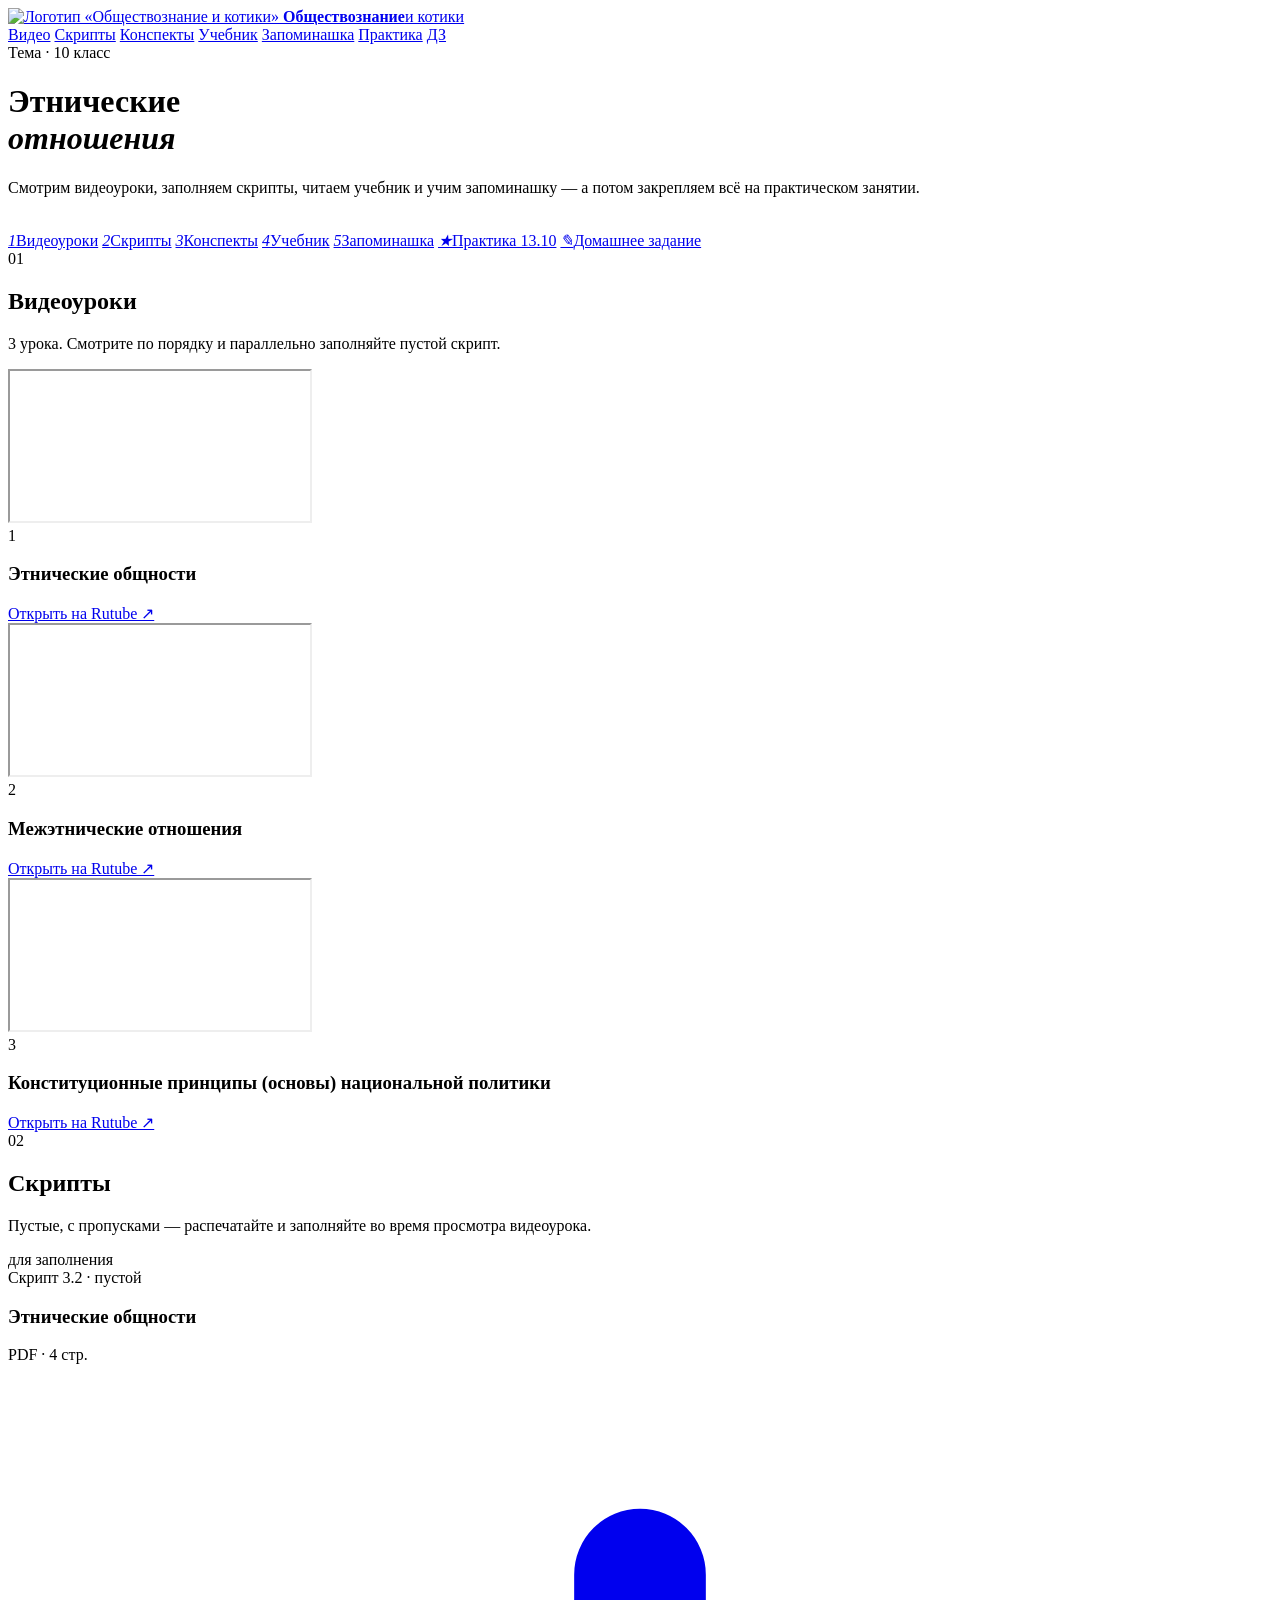
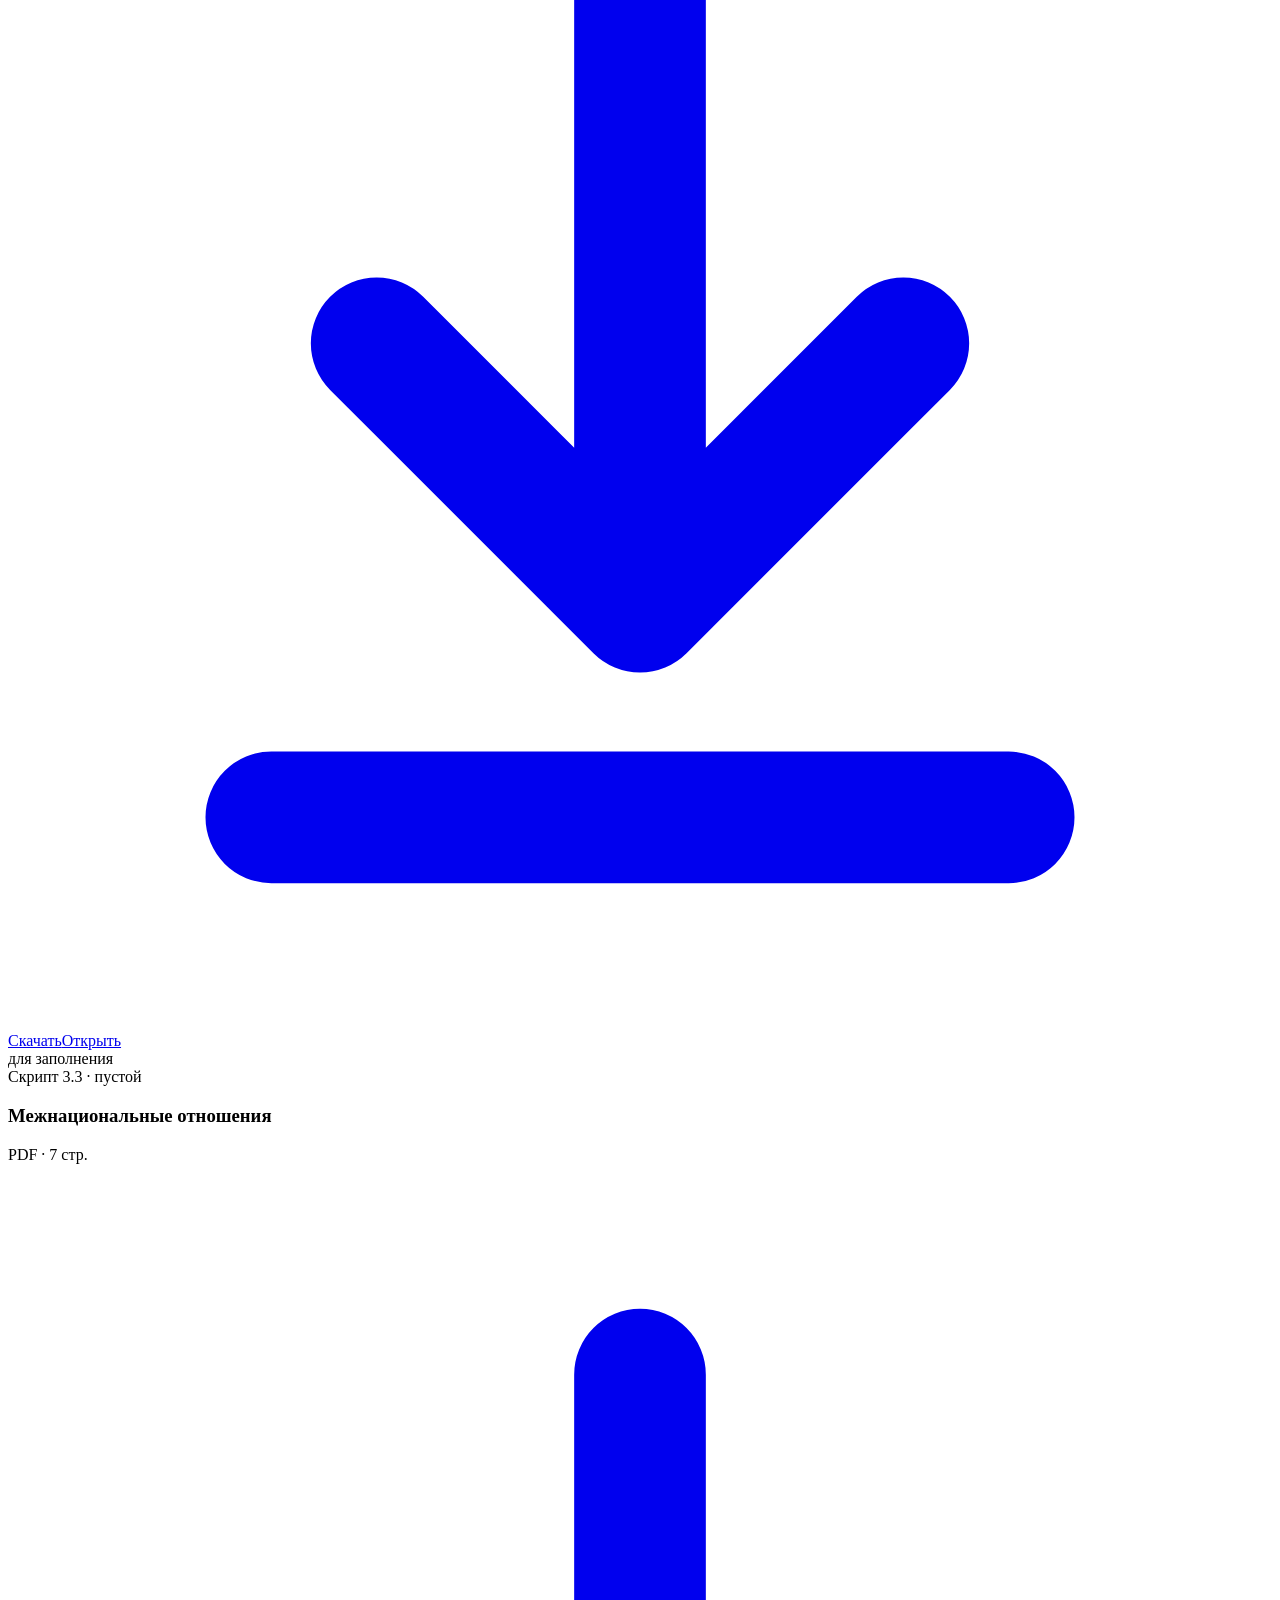
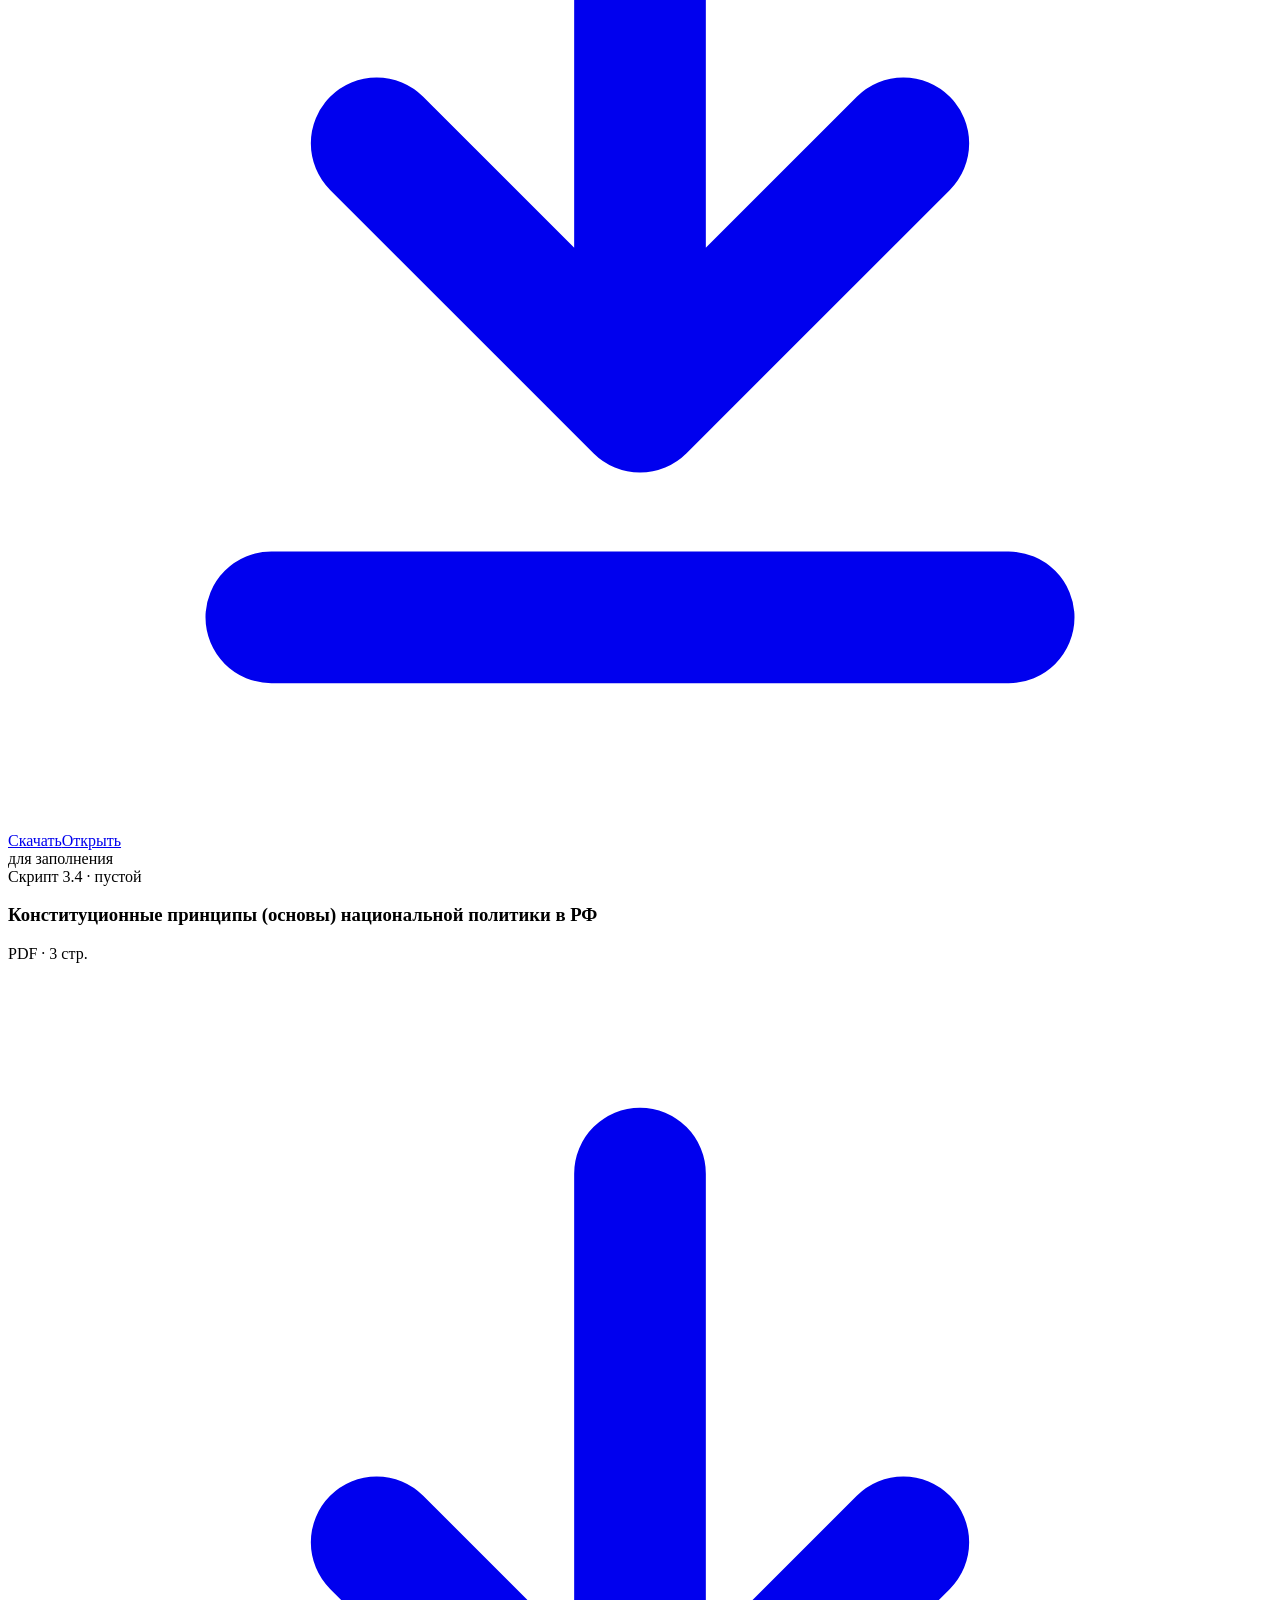
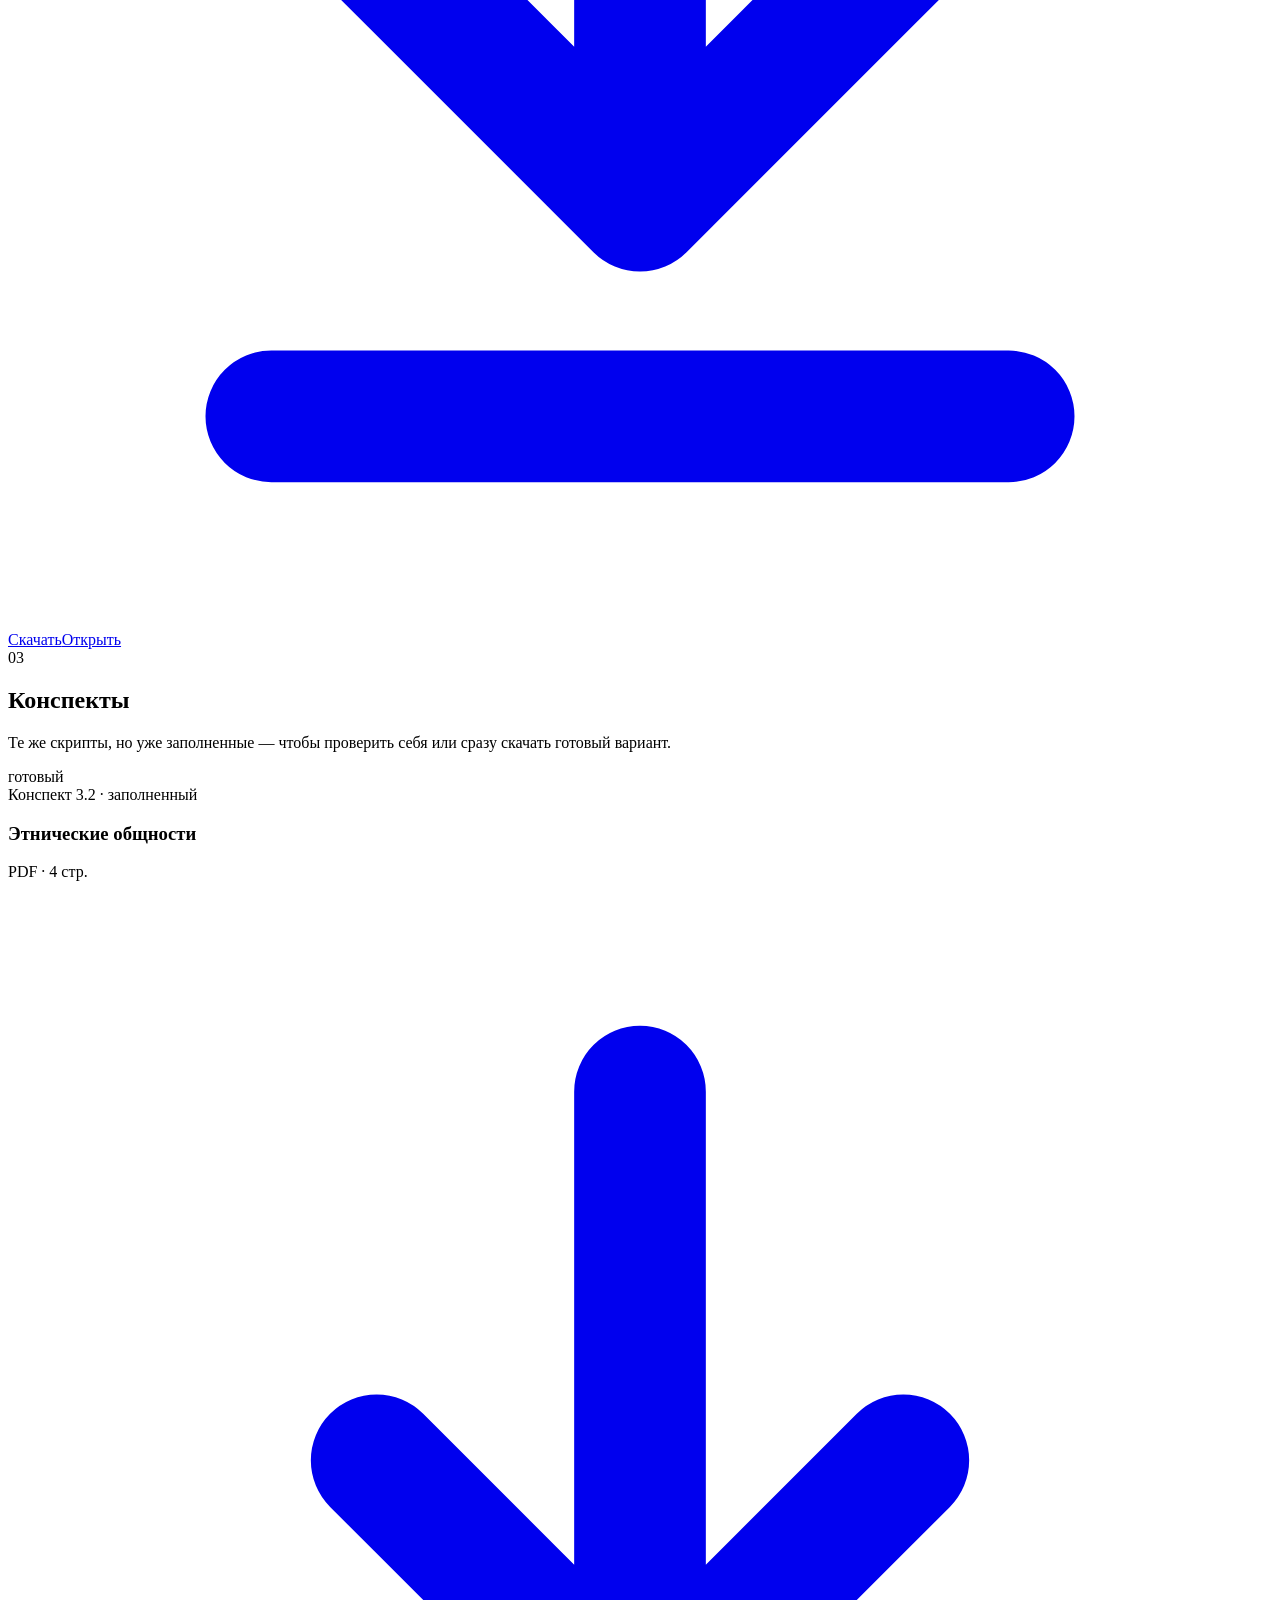
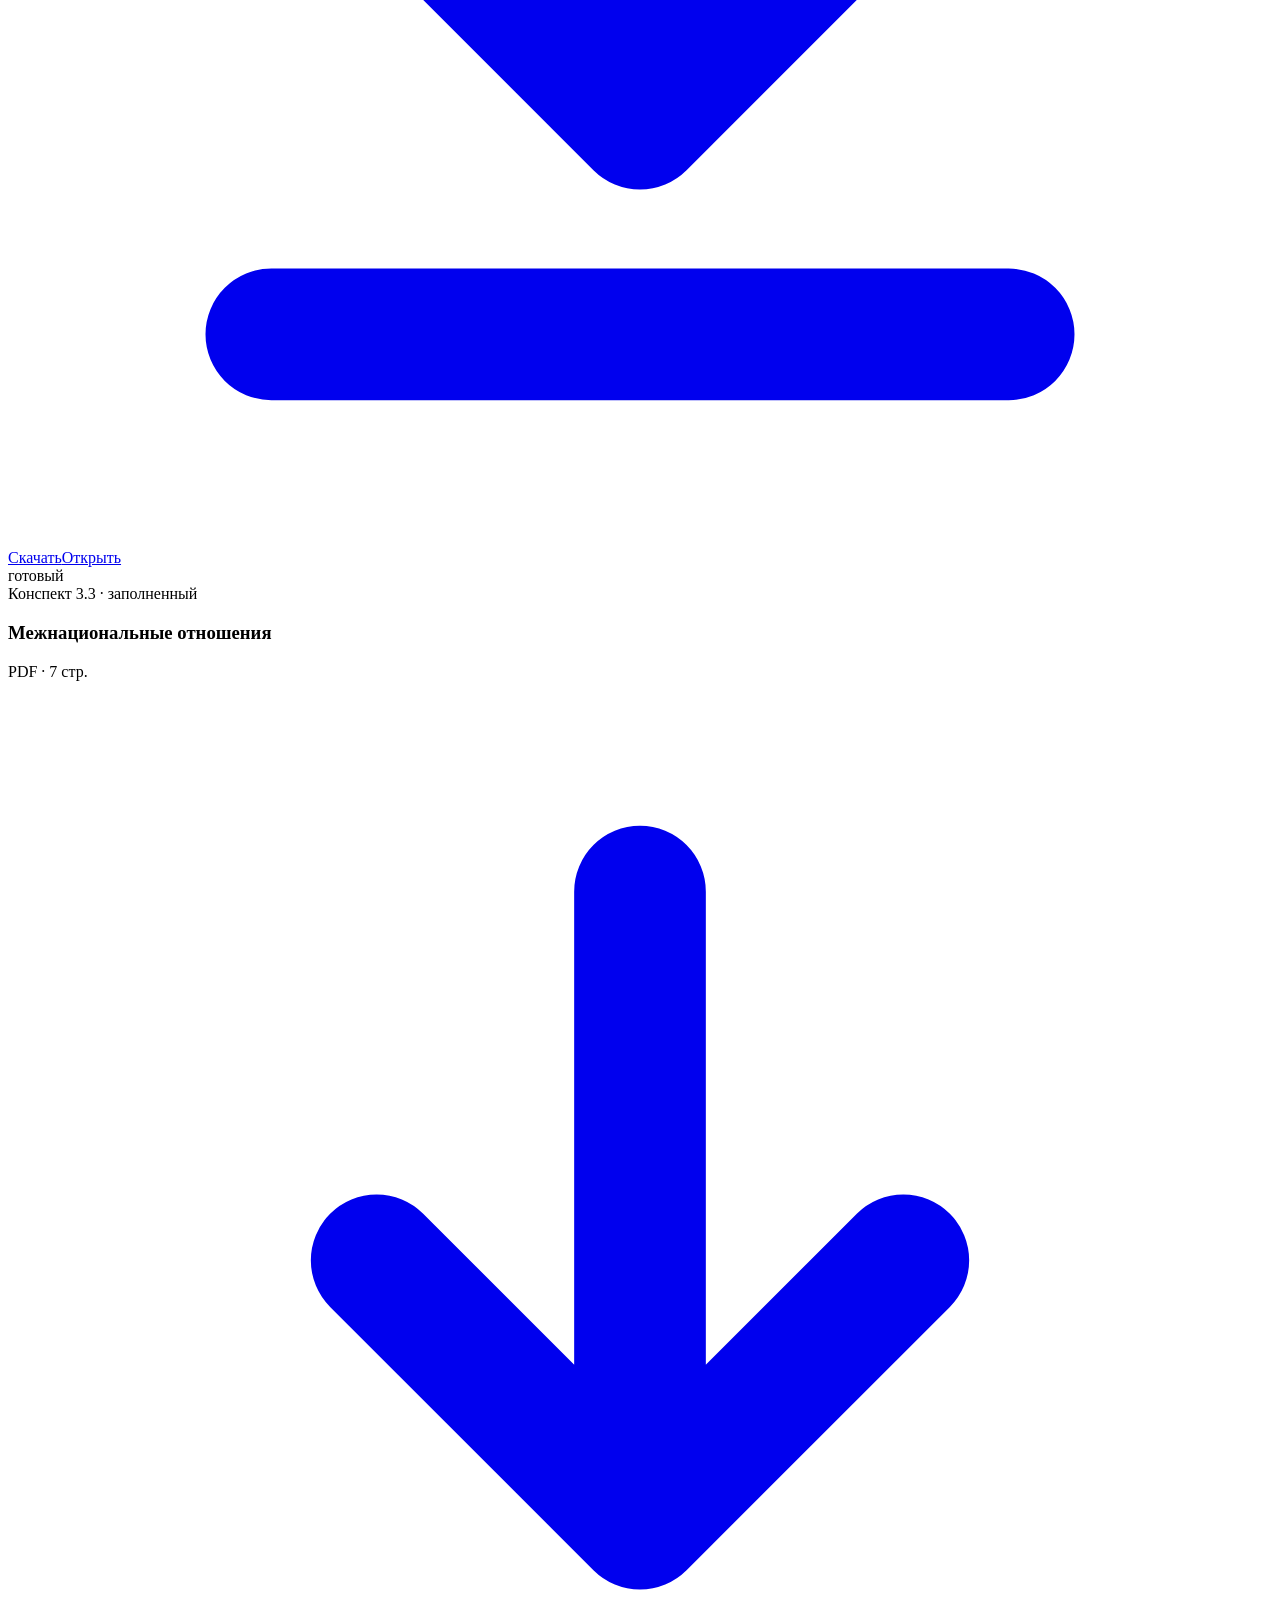
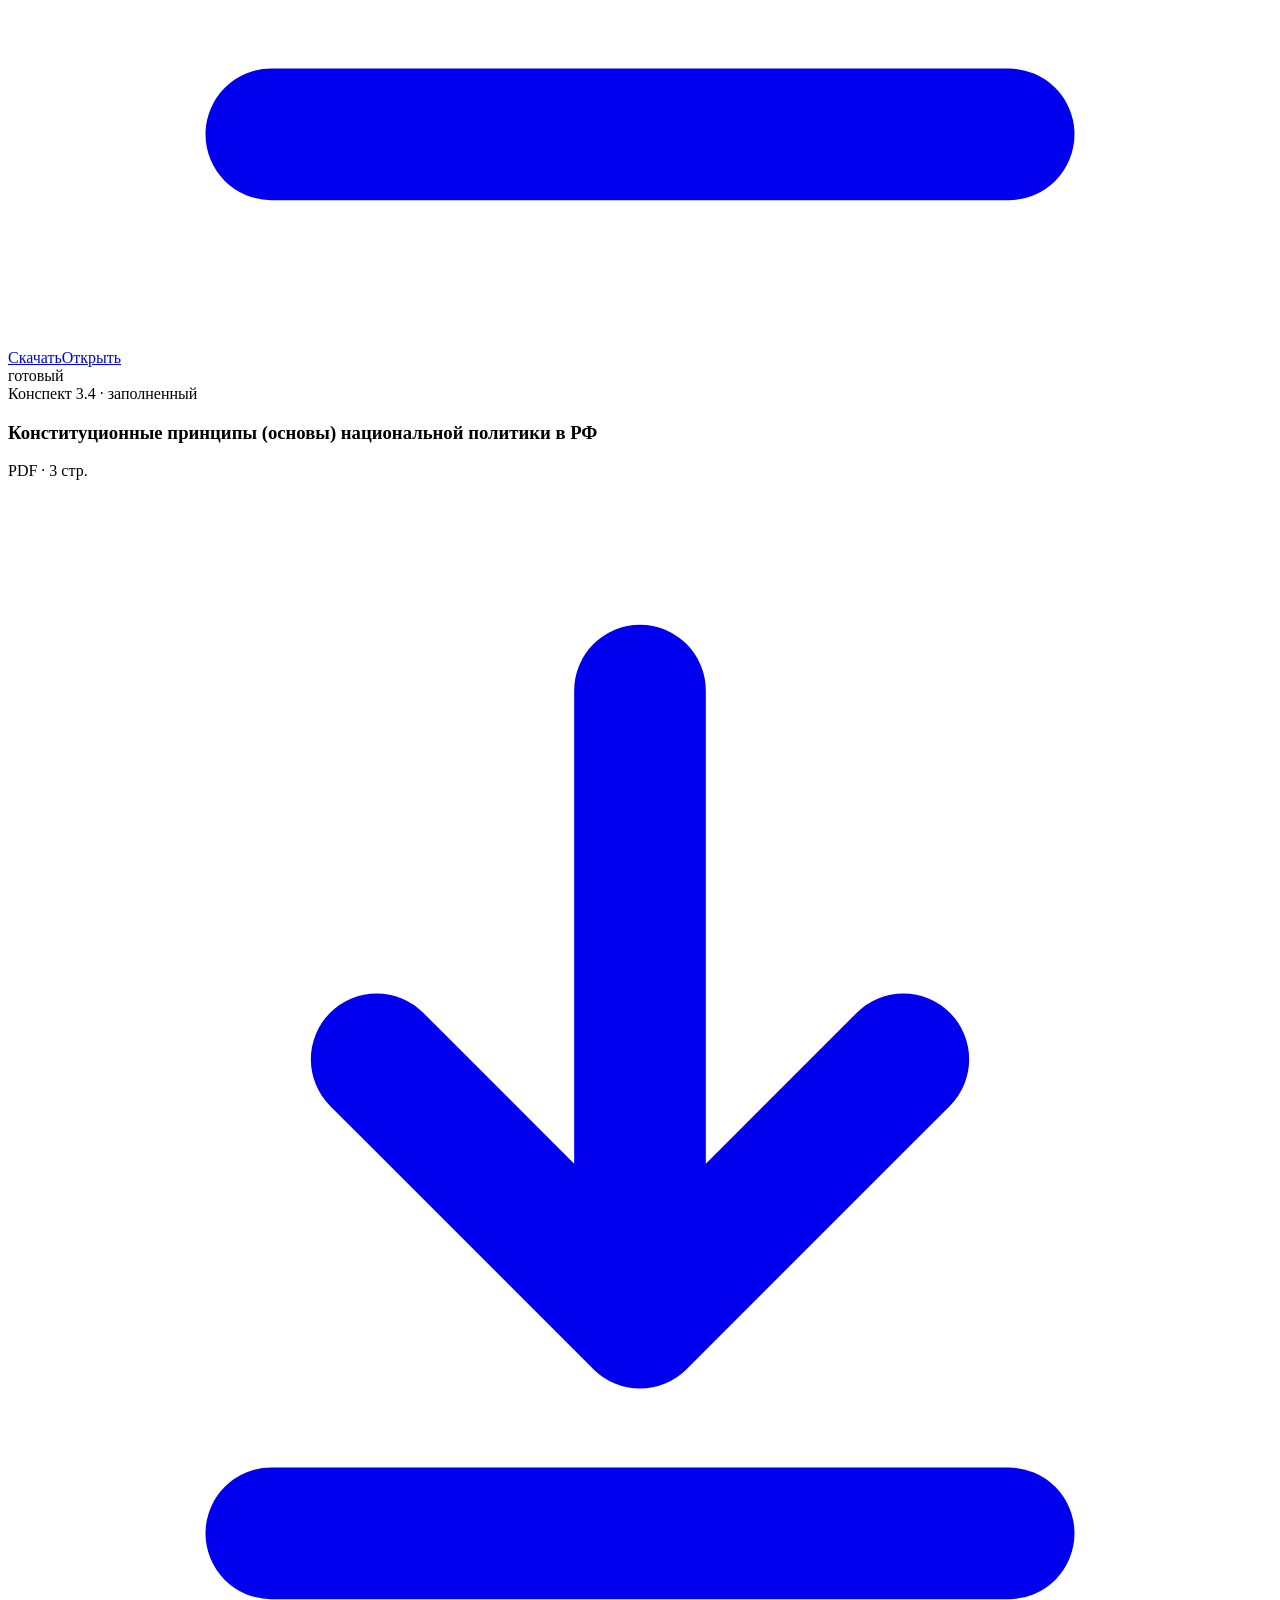
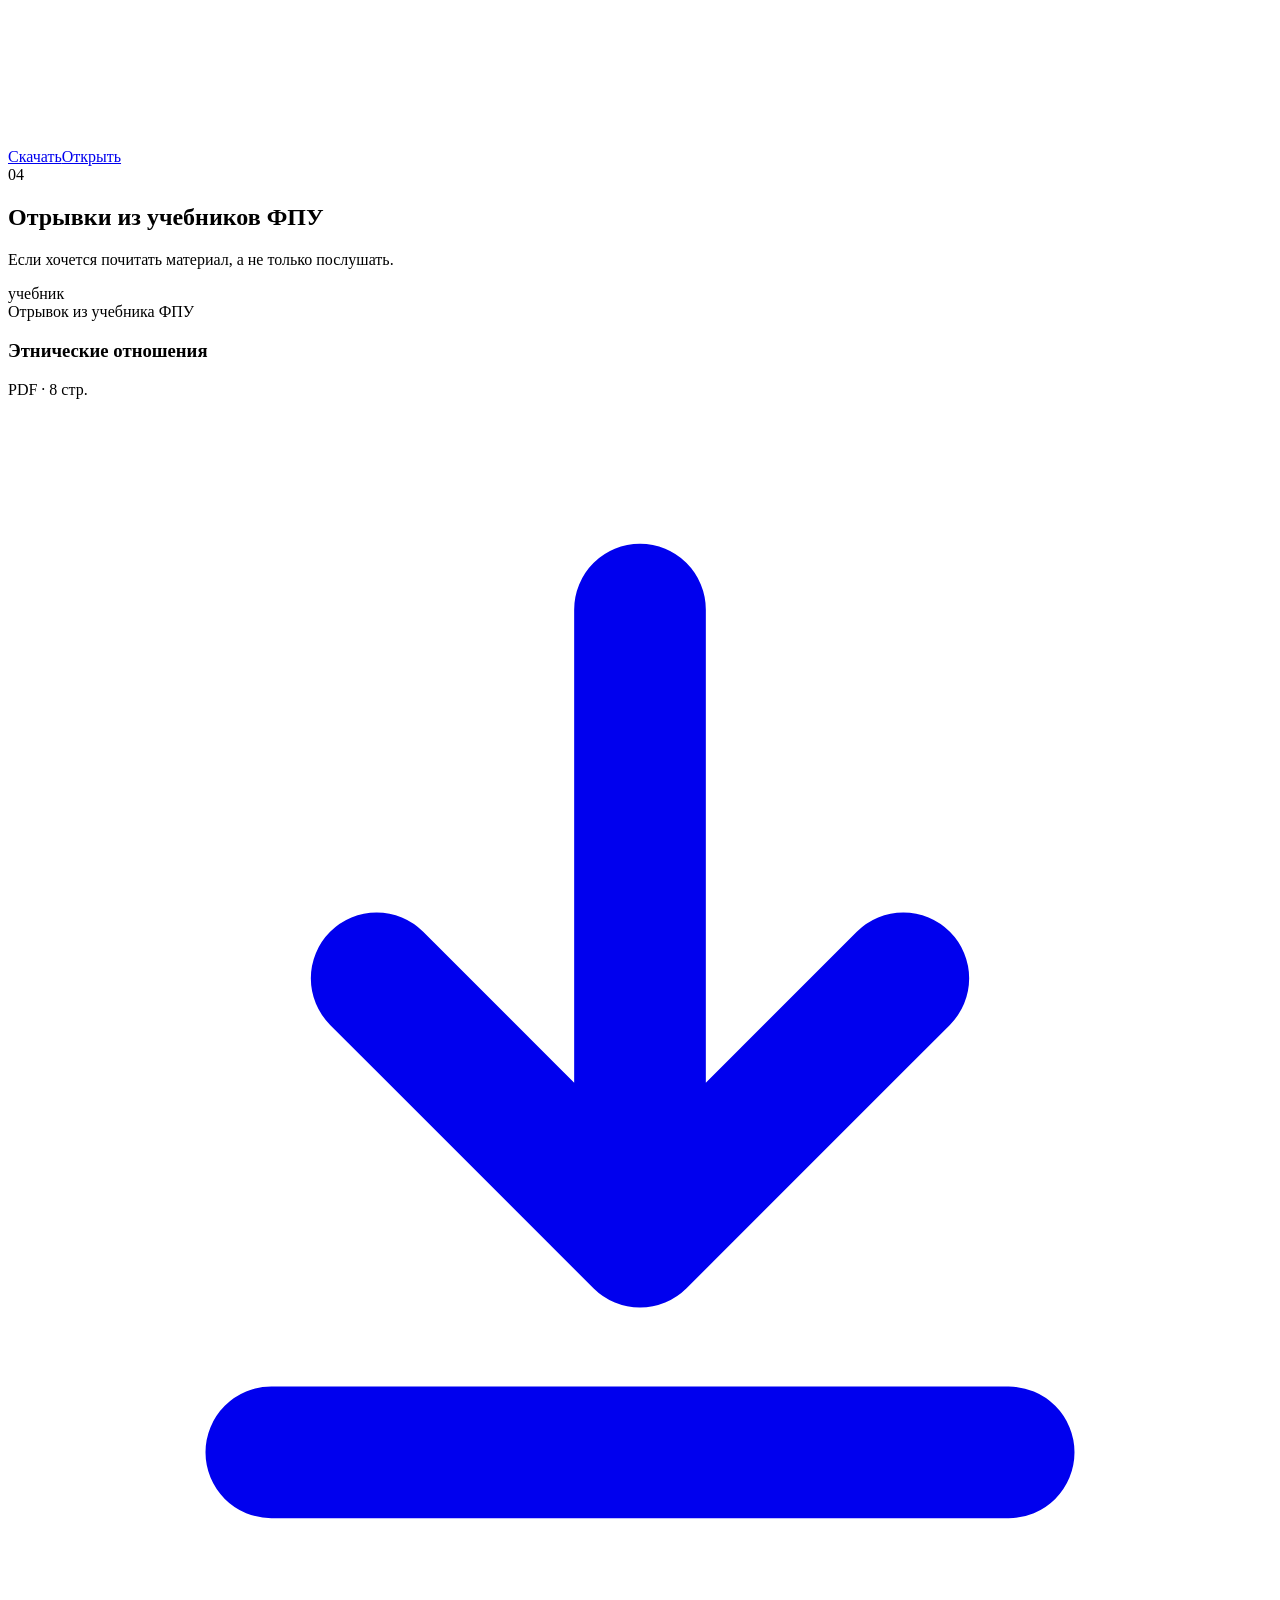
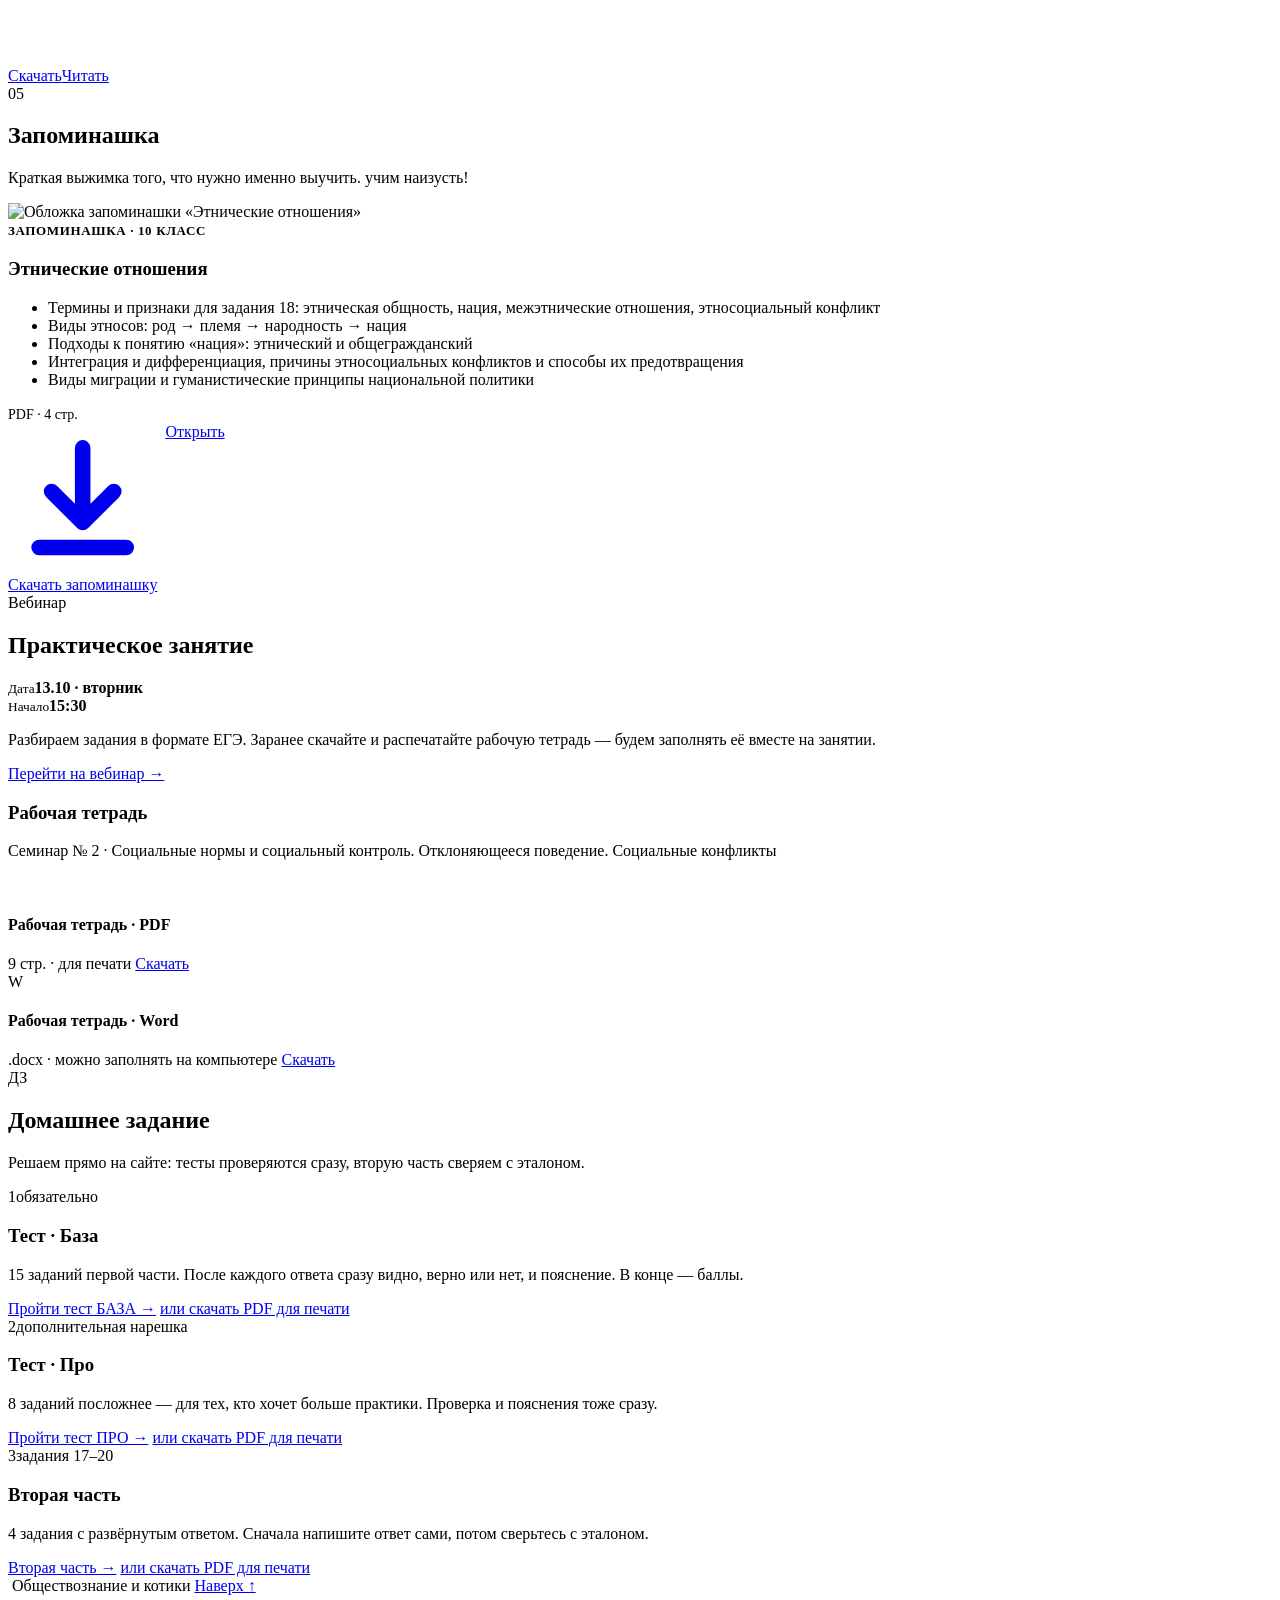
==== index.html @ ddd62b65 "Add files via upload" ====
<!doctype html>
<html lang="ru">
<head>
<meta charset="utf-8">
<meta name="viewport" content="width=device-width, initial-scale=1">
<title>Этнические отношения · Обществознание и котики</title>
<meta name="description" content="Тема «Этнические отношения»: видеоуроки, скрипты, конспекты, учебник, запоминашка и практическое занятие.">
<link rel="icon" href="img/logo.png">
<link rel="preconnect" href="https://fonts.googleapis.com">
<link rel="preconnect" href="https://fonts.gstatic.com" crossorigin>
<link href="https://fonts.googleapis.com/css2?family=Rubik:wght@400;500;600;700;800;900&family=Caveat:wght@700&display=swap" rel="stylesheet">
<link rel="stylesheet" href="assets/style.css">
</head>
<body>

<header class="top">
  <div class="wrap">
    <a class="brand" href="#">
      <img src="img/logo.png" alt="Логотип «Обществознание и котики»">
      <span><b>Обществознание</b>и котики</span>
    </a>
    <nav class="nav" aria-label="Разделы">
      <a href="#videos">Видео</a>
      <a href="#scripts">Скрипты</a>
      <a href="#notes">Конспекты</a>
      <a href="#textbook">Учебник</a>
      <a href="#memo">Запоминашка</a>
      <a href="#practice">Практика</a>
      <a class="cta" href="#homework">ДЗ</a>
    </nav>
  </div>
</header>

<main class="wrap">

  <div class="hero">
    <span class="chip">Тема · 10 класс</span>
    <h1>Этнические<br><em>отношения</em></h1>
    <p>Смотрим видеоуроки, заполняем скрипты, читаем учебник и учим запоминашку — а потом закрепляем всё на практическом занятии.</p>
    <img class="cat" src="img/logo.png" alt="">
    <div class="jumps">
      <a href="#videos"><i>1</i>Видеоуроки</a>
      <a href="#scripts"><i>2</i>Скрипты</a>
      <a href="#notes"><i>3</i>Конспекты</a>
      <a href="#textbook"><i>4</i>Учебник</a>
      <a href="#memo"><i>5</i>Запоминашка</a>
      <a class="live" href="#practice"><i>★</i>Практика 13.10</a>
      <a href="#homework"><i>✎</i>Домашнее задание</a>
    </div>
  </div>

  <!-- 01 ВИДЕОУРОКИ -->
  <section id="videos">
    <div class="sec-head">
      <span class="num">01</span>
      <h2>Видеоуроки</h2>
      <p>3 урока. Смотрите по порядку и параллельно заполняйте пустой скрипт.</p>
    </div>
    <div class="grid">
      <article class="card video">
        <div class="player">
          <iframe src="https://rutube.ru/play/embed/f52a6d58958f59474cab6b2e798f62a6/?p=yWPK9huZ2S9Gw_LNaaRs1Q" title="Этнические общности" loading="lazy" allow="clipboard-write; autoplay" allowfullscreen></iframe>
        </div>
        <div class="body">
          <span class="n">1</span>
          <div>
            <h3>Этнические общности</h3>
            <a class="ext" href="https://rutube.ru/video/private/f52a6d58958f59474cab6b2e798f62a6/?p=yWPK9huZ2S9Gw_LNaaRs1Q" target="_blank" rel="noopener">Открыть на Rutube ↗</a>
          </div>
        </div>
      </article>
      <article class="card video">
        <div class="player">
          <iframe src="https://rutube.ru/play/embed/070c834eaa0ff242e146abf1713eb611/?p=9bv-U20C0e6OkLMi1QHYNQ" title="Межэтнические отношения" loading="lazy" allow="clipboard-write; autoplay" allowfullscreen></iframe>
        </div>
        <div class="body">
          <span class="n">2</span>
          <div>
            <h3>Межэтнические отношения</h3>
            <a class="ext" href="https://rutube.ru/video/private/070c834eaa0ff242e146abf1713eb611/?p=9bv-U20C0e6OkLMi1QHYNQ" target="_blank" rel="noopener">Открыть на Rutube ↗</a>
          </div>
        </div>
      </article>
      <article class="card video">
        <div class="player">
          <iframe src="https://rutube.ru/play/embed/d3755c7359fd59cd0e2e1d31d7011943/?p=POK4lbGp8E6lC4G3jId0kQ" title="Конституционные принципы (основы)" loading="lazy" allow="clipboard-write; autoplay" allowfullscreen></iframe>
        </div>
        <div class="body">
          <span class="n">3</span>
          <div>
            <h3>Конституционные принципы (основы) национальной политики</h3>
            <a class="ext" href="https://rutube.ru/video/private/d3755c7359fd59cd0e2e1d31d7011943/?p=POK4lbGp8E6lC4G3jId0kQ" target="_blank" rel="noopener">Открыть на Rutube ↗</a>
          </div>
        </div>
      </article>
    </div>
  </section>

  <!-- 02 СКРИПТЫ (ПУСТЫЕ) -->
  <section id="scripts">
    <div class="sec-head">
      <span class="num">02</span>
      <h2>Скрипты</h2>
      <p>Пустые, с пропусками — распечатайте и заполняйте во время просмотра видеоурока.</p>
    </div>
    <div class="grid">
      <article class="card file">
        <div class="cover"><img src="img/cover-skript-3-2-etnicheskie-obshchnosti.jpg" alt="" loading="lazy"><span class="tag">для заполнения</span></div>
        <div class="body">
          <span class="kicker">Скрипт 3.2 · пустой</span>
          <h3>Этнические общности</h3>
          <span class="meta">PDF · 4 стр.</span>
          <div class="actions"><a class="btn" href="materials/skript-3-2-etnicheskie-obshchnosti.pdf" download><svg viewBox="0 0 24 24" fill="none" stroke="currentColor" stroke-width="2.5" stroke-linecap="round" stroke-linejoin="round"><path d="M12 4v12m0 0l-5-5m5 5l5-5M5 20h14"/></svg>Скачать</a><a class="btn ghost" href="materials/skript-3-2-etnicheskie-obshchnosti.pdf" target="_blank" rel="noopener">Открыть</a></div>
        </div>
      </article>
      <article class="card file">
        <div class="cover"><img src="img/cover-skript-3-3-mezhnacionalnye-otnosheniya.jpg" alt="" loading="lazy"><span class="tag">для заполнения</span></div>
        <div class="body">
          <span class="kicker">Скрипт 3.3 · пустой</span>
          <h3>Межнациональные отношения</h3>
          <span class="meta">PDF · 7 стр.</span>
          <div class="actions"><a class="btn" href="materials/skript-3-3-mezhnacionalnye-otnosheniya.pdf" download><svg viewBox="0 0 24 24" fill="none" stroke="currentColor" stroke-width="2.5" stroke-linecap="round" stroke-linejoin="round"><path d="M12 4v12m0 0l-5-5m5 5l5-5M5 20h14"/></svg>Скачать</a><a class="btn ghost" href="materials/skript-3-3-mezhnacionalnye-otnosheniya.pdf" target="_blank" rel="noopener">Открыть</a></div>
        </div>
      </article>
      <article class="card file">
        <div class="cover"><img src="img/cover-skript-3-4-nacionalnaya-politika.jpg" alt="" loading="lazy"><span class="tag">для заполнения</span></div>
        <div class="body">
          <span class="kicker">Скрипт 3.4 · пустой</span>
          <h3>Конституционные принципы (основы) национальной политики в РФ</h3>
          <span class="meta">PDF · 3 стр.</span>
          <div class="actions"><a class="btn" href="materials/skript-3-4-nacionalnaya-politika.pdf" download><svg viewBox="0 0 24 24" fill="none" stroke="currentColor" stroke-width="2.5" stroke-linecap="round" stroke-linejoin="round"><path d="M12 4v12m0 0l-5-5m5 5l5-5M5 20h14"/></svg>Скачать</a><a class="btn ghost" href="materials/skript-3-4-nacionalnaya-politika.pdf" target="_blank" rel="noopener">Открыть</a></div>
        </div>
      </article>
    </div>
  </section>

  <!-- 03 КОНСПЕКТЫ (ЗАПОЛНЕННЫЕ) -->
  <section id="notes">
    <div class="sec-head">
      <span class="num">03</span>
      <h2>Конспекты</h2>
      <p>Те же скрипты, но уже заполненные — чтобы проверить себя или сразу скачать готовый вариант.</p>
    </div>
    <div class="grid">
      <article class="card file">
        <div class="cover"><img src="img/cover-skript-3-2-etnicheskie-obshchnosti.jpg" alt="" loading="lazy"><span class="tag blue">готовый</span></div>
        <div class="body">
          <span class="kicker">Конспект 3.2 · заполненный</span>
          <h3>Этнические общности</h3>
          <span class="meta">PDF · 4 стр.</span>
          <div class="actions"><a class="btn" href="materials/konspekt-3-2-etnicheskie-obshchnosti.pdf" download><svg viewBox="0 0 24 24" fill="none" stroke="currentColor" stroke-width="2.5" stroke-linecap="round" stroke-linejoin="round"><path d="M12 4v12m0 0l-5-5m5 5l5-5M5 20h14"/></svg>Скачать</a><a class="btn ghost" href="materials/konspekt-3-2-etnicheskie-obshchnosti.pdf" target="_blank" rel="noopener">Открыть</a></div>
        </div>
      </article>
      <article class="card file">
        <div class="cover"><img src="img/cover-skript-3-3-mezhnacionalnye-otnosheniya.jpg" alt="" loading="lazy"><span class="tag blue">готовый</span></div>
        <div class="body">
          <span class="kicker">Конспект 3.3 · заполненный</span>
          <h3>Межнациональные отношения</h3>
          <span class="meta">PDF · 7 стр.</span>
          <div class="actions"><a class="btn" href="materials/konspekt-3-3-mezhnacionalnye-otnosheniya.pdf" download><svg viewBox="0 0 24 24" fill="none" stroke="currentColor" stroke-width="2.5" stroke-linecap="round" stroke-linejoin="round"><path d="M12 4v12m0 0l-5-5m5 5l5-5M5 20h14"/></svg>Скачать</a><a class="btn ghost" href="materials/konspekt-3-3-mezhnacionalnye-otnosheniya.pdf" target="_blank" rel="noopener">Открыть</a></div>
        </div>
      </article>
      <article class="card file">
        <div class="cover"><img src="img/cover-skript-3-4-nacionalnaya-politika.jpg" alt="" loading="lazy"><span class="tag blue">готовый</span></div>
        <div class="body">
          <span class="kicker">Конспект 3.4 · заполненный</span>
          <h3>Конституционные принципы (основы) национальной политики в РФ</h3>
          <span class="meta">PDF · 3 стр.</span>
          <div class="actions"><a class="btn" href="materials/konspekt-3-4-nacionalnaya-politika.pdf" download><svg viewBox="0 0 24 24" fill="none" stroke="currentColor" stroke-width="2.5" stroke-linecap="round" stroke-linejoin="round"><path d="M12 4v12m0 0l-5-5m5 5l5-5M5 20h14"/></svg>Скачать</a><a class="btn ghost" href="materials/konspekt-3-4-nacionalnaya-politika.pdf" target="_blank" rel="noopener">Открыть</a></div>
        </div>
      </article>
    </div>
  </section>

  <!-- 04 УЧЕБНИК ФПУ -->
  <section id="textbook">
    <div class="sec-head">
      <span class="num">04</span>
      <h2>Отрывки из учебников ФПУ</h2>
      <p>Если хочется почитать материал, а не только послушать.</p>
    </div>
    <div class="grid">
      <article class="card file">
        <div class="cover"><img src="img/cover-uchebnik-fpu-etnicheskie-otnosheniya.jpg" alt="" loading="lazy"><span class="tag blue">учебник</span></div>
        <div class="body">
          <span class="kicker">Отрывок из учебника ФПУ</span>
          <h3>Этнические отношения</h3>
          <span class="meta">PDF · 8 стр.</span>
          <div class="actions"><a class="btn" href="materials/uchebnik-fpu-etnicheskie-otnosheniya.pdf" download><svg viewBox="0 0 24 24" fill="none" stroke="currentColor" stroke-width="2.5" stroke-linecap="round" stroke-linejoin="round"><path d="M12 4v12m0 0l-5-5m5 5l5-5M5 20h14"/></svg>Скачать</a><a class="btn ghost" href="materials/uchebnik-fpu-etnicheskie-otnosheniya.pdf" target="_blank" rel="noopener">Читать</a></div>
        </div>
      </article>
    </div>
  </section>

  <!-- 05 ЗАПОМИНАШКА -->
  <section id="memo">
    <div class="sec-head">
      <span class="num">05</span>
      <h2>Запоминашка</h2>
      <p>Краткая выжимка того, что нужно именно выучить. <span class="hand">учим наизусть!</span></p>
    </div>
    <article class="memo">
      <div class="cover"><img src="img/cover-zapominashka-etnicheskie-otnosheniya.jpg" alt="Обложка запоминашки «Этнические отношения»" loading="lazy"></div>
      <div class="body">
        <span class="kicker" style="font-size:13px;font-weight:700;color:var(--blue);text-transform:uppercase;letter-spacing:.05em">Запоминашка · 10 класс</span>
        <h3>Этнические отношения</h3>
        <ul>
          <li>Термины и признаки для задания 18: этническая общность, нация, межэтнические отношения, этносоциальный конфликт</li>
          <li>Виды этносов: род → племя → народность → нация</li>
          <li>Подходы к понятию «нация»: этнический и общегражданский</li>
          <li>Интеграция и дифференциация, причины этносоциальных конфликтов и способы их предотвращения</li>
          <li>Виды миграции и гуманистические принципы национальной политики</li>
        </ul>
        <span class="meta" style="color:var(--muted);font-size:14px">PDF · 4 стр.</span>
        <div class="actions" style="display:flex;gap:8px;flex-wrap:wrap"><a class="btn pink" href="materials/zapominashka-etnicheskie-otnosheniya.pdf" download><svg viewBox="0 0 24 24" fill="none" stroke="currentColor" stroke-width="2.5" stroke-linecap="round" stroke-linejoin="round"><path d="M12 4v12m0 0l-5-5m5 5l5-5M5 20h14"/></svg>Скачать запоминашку</a><a class="btn ghost" href="materials/zapominashka-etnicheskie-otnosheniya.pdf" target="_blank" rel="noopener">Открыть</a></div>
      </div>
    </article>
  </section>

  <!-- ПРАКТИЧЕСКОЕ ЗАНЯТИЕ -->
  <section id="practice" class="practice">
    <span class="label">Вебинар</span>
    <h2>Практическое занятие</h2>
    <div class="when">
      <div><small>Дата</small><strong>13.10 · вторник</strong></div>
      <div><small>Начало</small><strong>15:30</strong></div>
    </div>
    <p class="lead">Разбираем задания в формате ЕГЭ. Заранее скачайте и распечатайте рабочую тетрадь — будем заполнять её вместе на занятии.</p>
    <a class="btn big" href="https://kinescope.io/0cEHwXau4DNk7cZGJDYGUL" target="_blank" rel="noopener">Перейти на вебинар →</a>

    <h3 class="sub">Рабочая тетрадь</h3>
    <p class="wb-topic">Семинар № 2 · Социальные нормы и социальный контроль. Отклоняющееся поведение. Социальные конфликты</p>
    <div class="wb">
      <article class="card">
        <div class="thumb"><img src="img/cover-rabochaya-tetrad-13-10.jpg" alt=""></div>
        <div class="body">
          <h4>Рабочая тетрадь · PDF</h4>
          <span class="meta">9 стр. · для печати</span>
          <a class="btn" href="materials/rabochaya-tetrad-13-10.pdf" download>Скачать</a>
        </div>
      </article>
      <article class="card">
        <div class="thumb doc">W</div>
        <div class="body">
          <h4>Рабочая тетрадь · Word</h4>
          <span class="meta">.docx · можно заполнять на компьютере</span>
          <a class="btn" href="materials/rabochaya-tetrad-13-10.docx" download>Скачать</a>
        </div>
      </article>
    </div>
  </section>

  <!-- 06 ДОМАШНЕЕ ЗАДАНИЕ -->
  <section id="homework">
    <div class="sec-head">
      <span class="num">ДЗ</span>
      <h2>Домашнее задание</h2>
      <p>Решаем прямо на сайте: тесты проверяются сразу, вторую часть сверяем с эталоном.</p>
    </div>
    <div class="grid hw">
      <article class="card hw-card">
        <div class="hw-top"><span class="hw-n">1</span><span class="chip-s blue">обязательно</span></div>
        <h3>Тест · База</h3>
        <p>15 заданий первой части. После каждого ответа сразу видно, верно или нет, и пояснение. В конце — баллы.</p>
        <a class="btn" href="test-baza.html">Пройти тест БАЗА →</a>
        <a class="pdf-link" href="materials/dz-test-baza.pdf" download>или скачать PDF для печати</a>
      </article>
      <article class="card hw-card">
        <div class="hw-top"><span class="hw-n">2</span><span class="chip-s pink">дополнительная нарешка</span></div>
        <h3>Тест · Про</h3>
        <p>8 заданий посложнее — для тех, кто хочет больше практики. Проверка и пояснения тоже сразу.</p>
        <a class="btn pink" href="test-pro.html">Пройти тест ПРО →</a>
        <a class="pdf-link" href="materials/dz-test-pro.pdf" download>или скачать PDF для печати</a>
      </article>
      <article class="card hw-card">
        <div class="hw-top"><span class="hw-n">3</span><span class="chip-s">задания 17–20</span></div>
        <h3>Вторая часть</h3>
        <p>4 задания с развёрнутым ответом. Сначала напишите ответ сами, потом сверьтесь с эталоном.</p>
        <a class="btn ghost" href="chast-2.html">Вторая часть →</a>
        <a class="pdf-link" href="materials/dz-chast-2.pdf" download>или скачать PDF для печати</a>
      </article>
    </div>
  </section>

</main>

<footer>
  <div class="wrap">
    <img src="img/logo.png" alt="">
    <span>Обществознание и котики</span>
    <a class="up" href="#">Наверх ↑</a>
  </div>
</footer>

</body>
</html>
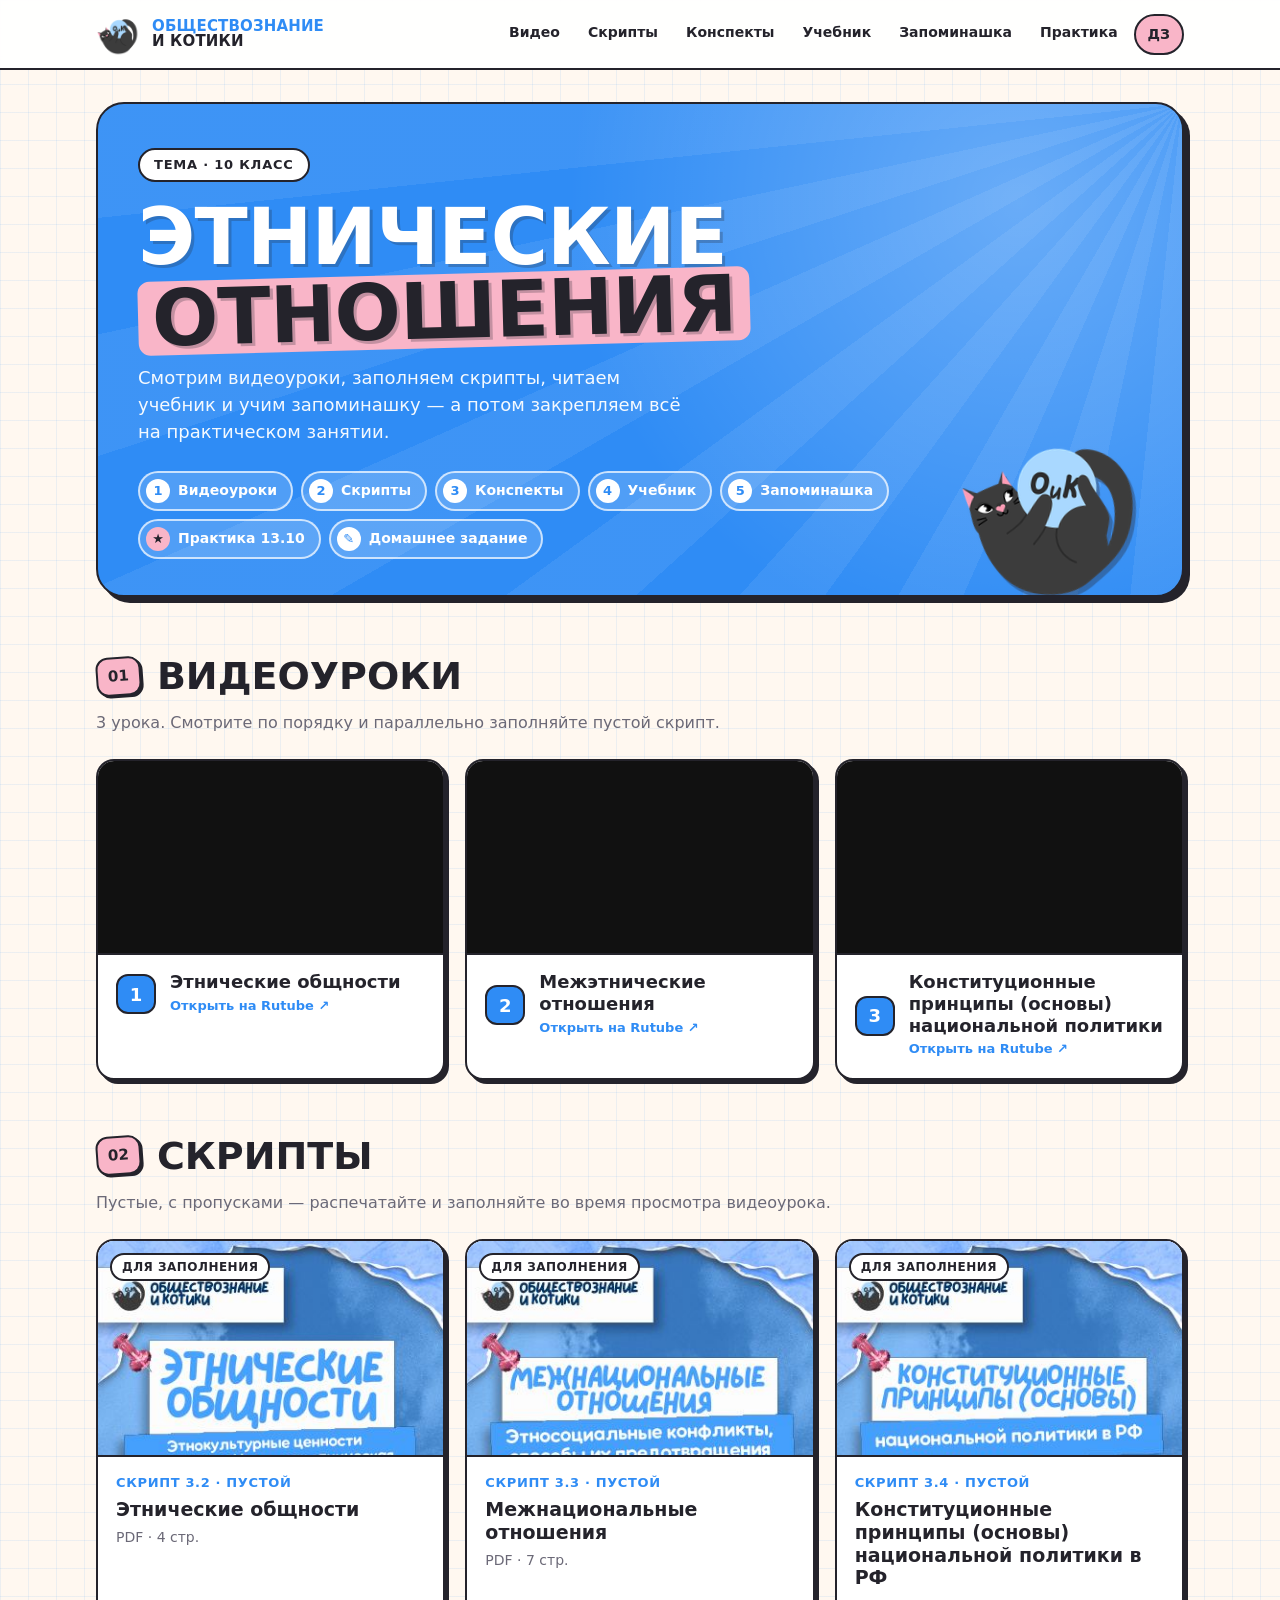
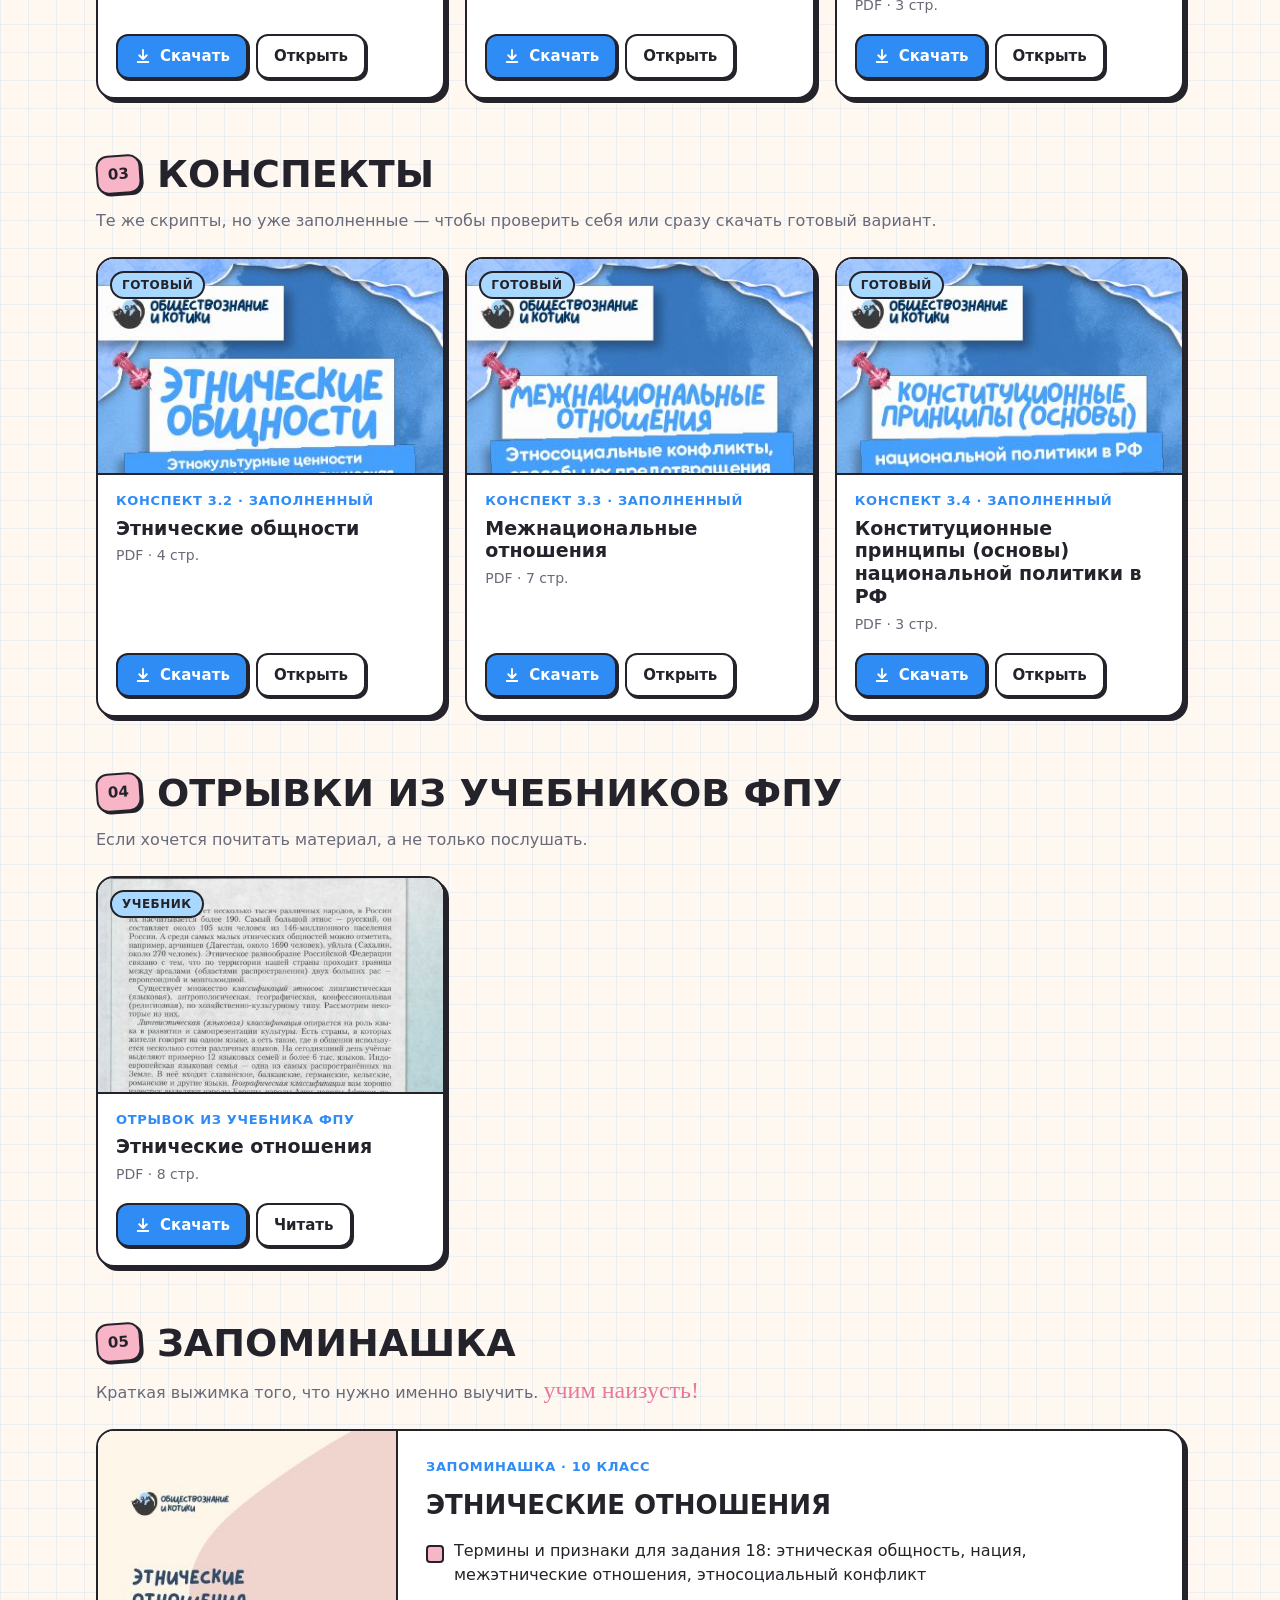
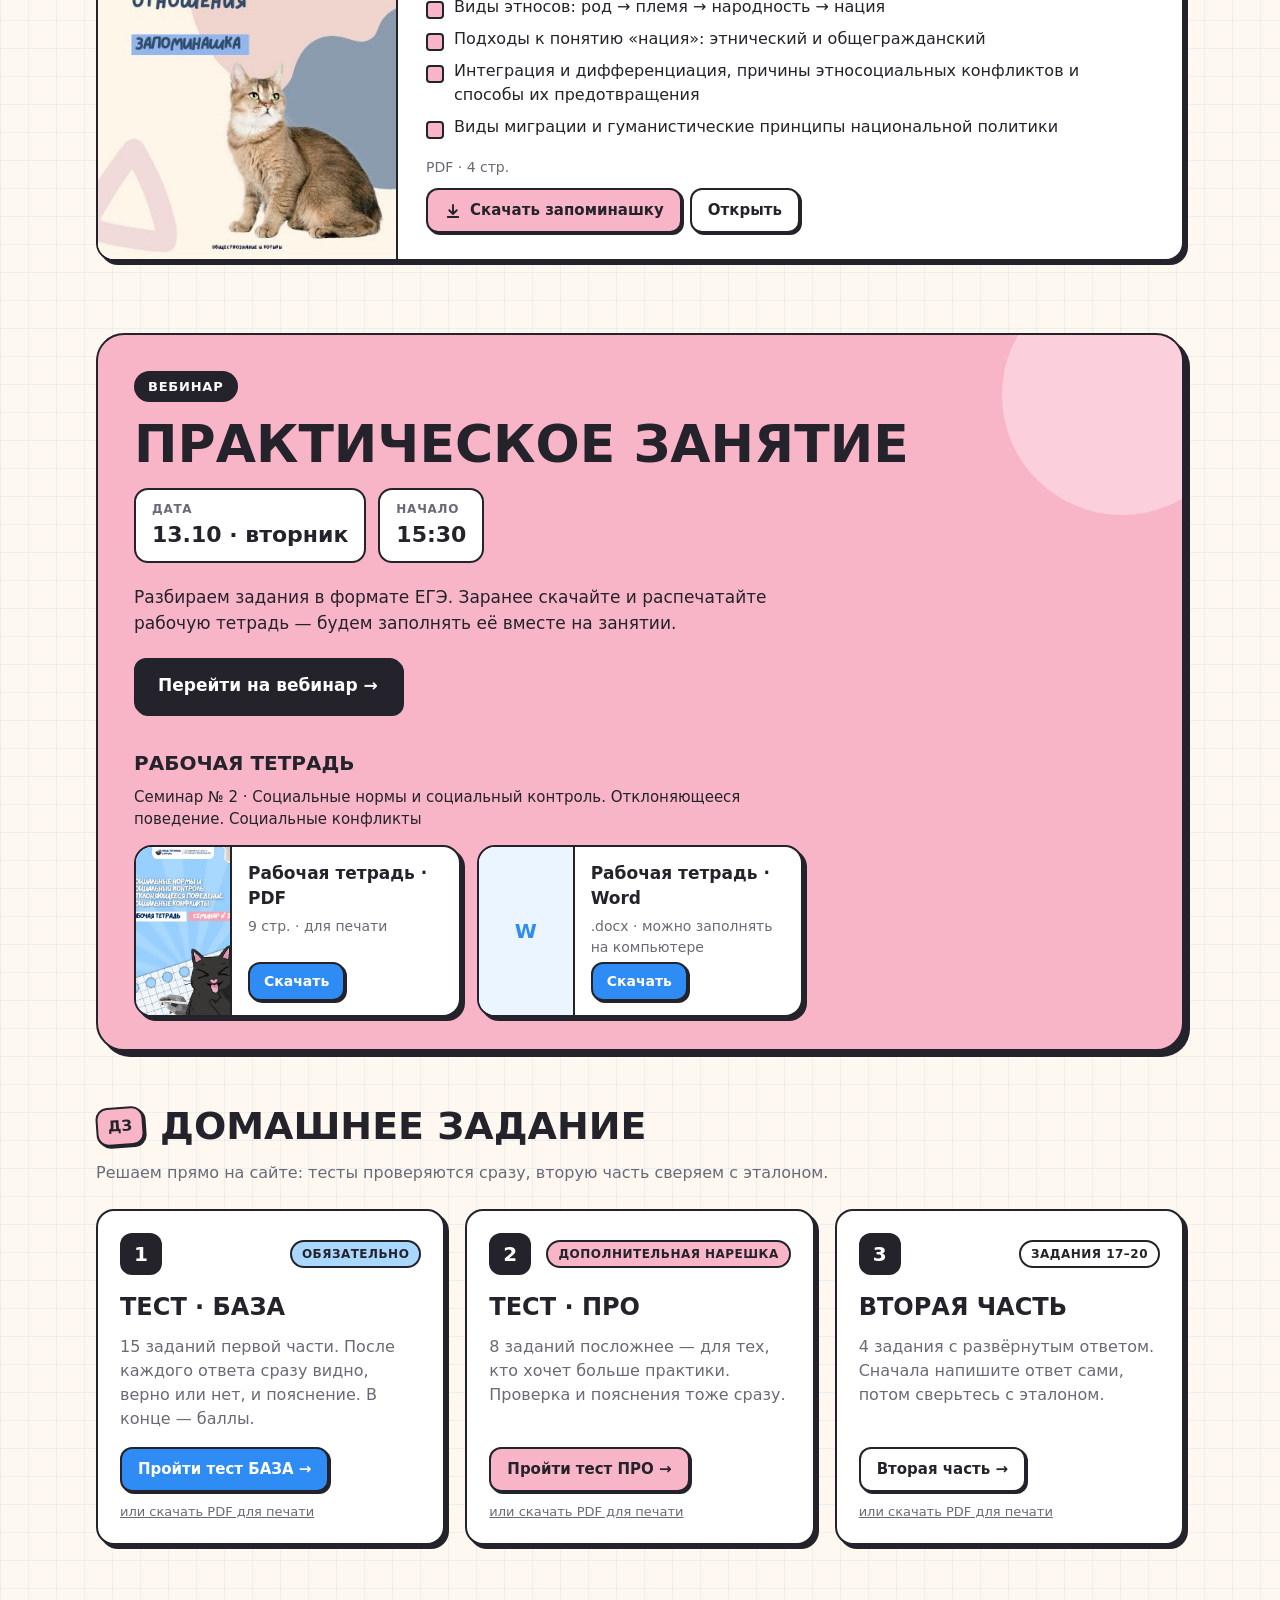
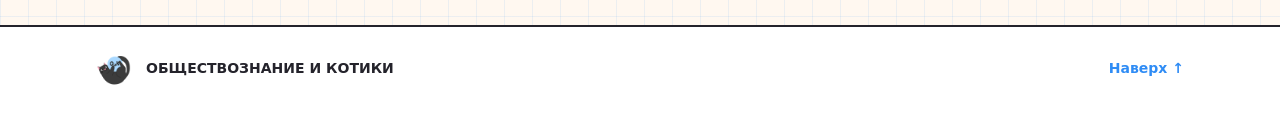
==== commit 37092275: "Add files via upload" ====
--- a/index.html
+++ b/index.html
@@ -5,18 +5,18 @@
 <meta name="viewport" content="width=device-width, initial-scale=1">
 <title>Этнические отношения · Обществознание и котики</title>
 <meta name="description" content="Тема «Этнические отношения»: видеоуроки, скрипты, конспекты, учебник, запоминашка и практическое занятие.">
-<link rel="icon" href="img/logo.png">
+<link rel="icon" href="logo.png">
 <link rel="preconnect" href="https://fonts.googleapis.com">
 <link rel="preconnect" href="https://fonts.gstatic.com" crossorigin>
 <link href="https://fonts.googleapis.com/css2?family=Rubik:wght@400;500;600;700;800;900&family=Caveat:wght@700&display=swap" rel="stylesheet">
-<link rel="stylesheet" href="assets/style.css">
+<link rel="stylesheet" href="style.css">
 </head>
 <body>
 
 <header class="top">
   <div class="wrap">
     <a class="brand" href="#">
-      <img src="img/logo.png" alt="Логотип «Обществознание и котики»">
+      <img src="logo.png" alt="Логотип «Обществознание и котики»">
       <span><b>Обществознание</b>и котики</span>
     </a>
     <nav class="nav" aria-label="Разделы">
@@ -37,7 +37,7 @@
     <span class="chip">Тема · 10 класс</span>
     <h1>Этнические<br><em>отношения</em></h1>
     <p>Смотрим видеоуроки, заполняем скрипты, читаем учебник и учим запоминашку — а потом закрепляем всё на практическом занятии.</p>
-    <img class="cat" src="img/logo.png" alt="">
+    <img class="cat" src="logo.png" alt="">
     <div class="jumps">
       <a href="#videos"><i>1</i>Видеоуроки</a>
       <a href="#scripts"><i>2</i>Скрипты</a>
@@ -105,30 +105,30 @@
     </div>
     <div class="grid">
       <article class="card file">
-        <div class="cover"><img src="img/cover-skript-3-2-etnicheskie-obshchnosti.jpg" alt="" loading="lazy"><span class="tag">для заполнения</span></div>
+        <div class="cover"><img src="cover-skript-3-2-etnicheskie-obshchnosti.jpg" alt="" loading="lazy"><span class="tag">для заполнения</span></div>
         <div class="body">
           <span class="kicker">Скрипт 3.2 · пустой</span>
           <h3>Этнические общности</h3>
           <span class="meta">PDF · 4 стр.</span>
-          <div class="actions"><a class="btn" href="materials/skript-3-2-etnicheskie-obshchnosti.pdf" download><svg viewBox="0 0 24 24" fill="none" stroke="currentColor" stroke-width="2.5" stroke-linecap="round" stroke-linejoin="round"><path d="M12 4v12m0 0l-5-5m5 5l5-5M5 20h14"/></svg>Скачать</a><a class="btn ghost" href="materials/skript-3-2-etnicheskie-obshchnosti.pdf" target="_blank" rel="noopener">Открыть</a></div>
-        </div>
-      </article>
-      <article class="card file">
-        <div class="cover"><img src="img/cover-skript-3-3-mezhnacionalnye-otnosheniya.jpg" alt="" loading="lazy"><span class="tag">для заполнения</span></div>
+          <div class="actions"><a class="btn" href="skript-3-2-etnicheskie-obshchnosti.pdf" download><svg viewBox="0 0 24 24" fill="none" stroke="currentColor" stroke-width="2.5" stroke-linecap="round" stroke-linejoin="round"><path d="M12 4v12m0 0l-5-5m5 5l5-5M5 20h14"/></svg>Скачать</a><a class="btn ghost" href="skript-3-2-etnicheskie-obshchnosti.pdf" target="_blank" rel="noopener">Открыть</a></div>
+        </div>
+      </article>
+      <article class="card file">
+        <div class="cover"><img src="cover-skript-3-3-mezhnacionalnye-otnosheniya.jpg" alt="" loading="lazy"><span class="tag">для заполнения</span></div>
         <div class="body">
           <span class="kicker">Скрипт 3.3 · пустой</span>
           <h3>Межнациональные отношения</h3>
           <span class="meta">PDF · 7 стр.</span>
-          <div class="actions"><a class="btn" href="materials/skript-3-3-mezhnacionalnye-otnosheniya.pdf" download><svg viewBox="0 0 24 24" fill="none" stroke="currentColor" stroke-width="2.5" stroke-linecap="round" stroke-linejoin="round"><path d="M12 4v12m0 0l-5-5m5 5l5-5M5 20h14"/></svg>Скачать</a><a class="btn ghost" href="materials/skript-3-3-mezhnacionalnye-otnosheniya.pdf" target="_blank" rel="noopener">Открыть</a></div>
-        </div>
-      </article>
-      <article class="card file">
-        <div class="cover"><img src="img/cover-skript-3-4-nacionalnaya-politika.jpg" alt="" loading="lazy"><span class="tag">для заполнения</span></div>
+          <div class="actions"><a class="btn" href="skript-3-3-mezhnacionalnye-otnosheniya.pdf" download><svg viewBox="0 0 24 24" fill="none" stroke="currentColor" stroke-width="2.5" stroke-linecap="round" stroke-linejoin="round"><path d="M12 4v12m0 0l-5-5m5 5l5-5M5 20h14"/></svg>Скачать</a><a class="btn ghost" href="skript-3-3-mezhnacionalnye-otnosheniya.pdf" target="_blank" rel="noopener">Открыть</a></div>
+        </div>
+      </article>
+      <article class="card file">
+        <div class="cover"><img src="cover-skript-3-4-nacionalnaya-politika.jpg" alt="" loading="lazy"><span class="tag">для заполнения</span></div>
         <div class="body">
           <span class="kicker">Скрипт 3.4 · пустой</span>
           <h3>Конституционные принципы (основы) национальной политики в РФ</h3>
           <span class="meta">PDF · 3 стр.</span>
-          <div class="actions"><a class="btn" href="materials/skript-3-4-nacionalnaya-politika.pdf" download><svg viewBox="0 0 24 24" fill="none" stroke="currentColor" stroke-width="2.5" stroke-linecap="round" stroke-linejoin="round"><path d="M12 4v12m0 0l-5-5m5 5l5-5M5 20h14"/></svg>Скачать</a><a class="btn ghost" href="materials/skript-3-4-nacionalnaya-politika.pdf" target="_blank" rel="noopener">Открыть</a></div>
+          <div class="actions"><a class="btn" href="skript-3-4-nacionalnaya-politika.pdf" download><svg viewBox="0 0 24 24" fill="none" stroke="currentColor" stroke-width="2.5" stroke-linecap="round" stroke-linejoin="round"><path d="M12 4v12m0 0l-5-5m5 5l5-5M5 20h14"/></svg>Скачать</a><a class="btn ghost" href="skript-3-4-nacionalnaya-politika.pdf" target="_blank" rel="noopener">Открыть</a></div>
         </div>
       </article>
     </div>
@@ -143,30 +143,30 @@
     </div>
     <div class="grid">
       <article class="card file">
-        <div class="cover"><img src="img/cover-skript-3-2-etnicheskie-obshchnosti.jpg" alt="" loading="lazy"><span class="tag blue">готовый</span></div>
+        <div class="cover"><img src="cover-skript-3-2-etnicheskie-obshchnosti.jpg" alt="" loading="lazy"><span class="tag blue">готовый</span></div>
         <div class="body">
           <span class="kicker">Конспект 3.2 · заполненный</span>
           <h3>Этнические общности</h3>
           <span class="meta">PDF · 4 стр.</span>
-          <div class="actions"><a class="btn" href="materials/konspekt-3-2-etnicheskie-obshchnosti.pdf" download><svg viewBox="0 0 24 24" fill="none" stroke="currentColor" stroke-width="2.5" stroke-linecap="round" stroke-linejoin="round"><path d="M12 4v12m0 0l-5-5m5 5l5-5M5 20h14"/></svg>Скачать</a><a class="btn ghost" href="materials/konspekt-3-2-etnicheskie-obshchnosti.pdf" target="_blank" rel="noopener">Открыть</a></div>
-        </div>
-      </article>
-      <article class="card file">
-        <div class="cover"><img src="img/cover-skript-3-3-mezhnacionalnye-otnosheniya.jpg" alt="" loading="lazy"><span class="tag blue">готовый</span></div>
+          <div class="actions"><a class="btn" href="konspekt-3-2-etnicheskie-obshchnosti.pdf" download><svg viewBox="0 0 24 24" fill="none" stroke="currentColor" stroke-width="2.5" stroke-linecap="round" stroke-linejoin="round"><path d="M12 4v12m0 0l-5-5m5 5l5-5M5 20h14"/></svg>Скачать</a><a class="btn ghost" href="konspekt-3-2-etnicheskie-obshchnosti.pdf" target="_blank" rel="noopener">Открыть</a></div>
+        </div>
+      </article>
+      <article class="card file">
+        <div class="cover"><img src="cover-skript-3-3-mezhnacionalnye-otnosheniya.jpg" alt="" loading="lazy"><span class="tag blue">готовый</span></div>
         <div class="body">
           <span class="kicker">Конспект 3.3 · заполненный</span>
           <h3>Межнациональные отношения</h3>
           <span class="meta">PDF · 7 стр.</span>
-          <div class="actions"><a class="btn" href="materials/konspekt-3-3-mezhnacionalnye-otnosheniya.pdf" download><svg viewBox="0 0 24 24" fill="none" stroke="currentColor" stroke-width="2.5" stroke-linecap="round" stroke-linejoin="round"><path d="M12 4v12m0 0l-5-5m5 5l5-5M5 20h14"/></svg>Скачать</a><a class="btn ghost" href="materials/konspekt-3-3-mezhnacionalnye-otnosheniya.pdf" target="_blank" rel="noopener">Открыть</a></div>
-        </div>
-      </article>
-      <article class="card file">
-        <div class="cover"><img src="img/cover-skript-3-4-nacionalnaya-politika.jpg" alt="" loading="lazy"><span class="tag blue">готовый</span></div>
+          <div class="actions"><a class="btn" href="konspekt-3-3-mezhnacionalnye-otnosheniya.pdf" download><svg viewBox="0 0 24 24" fill="none" stroke="currentColor" stroke-width="2.5" stroke-linecap="round" stroke-linejoin="round"><path d="M12 4v12m0 0l-5-5m5 5l5-5M5 20h14"/></svg>Скачать</a><a class="btn ghost" href="konspekt-3-3-mezhnacionalnye-otnosheniya.pdf" target="_blank" rel="noopener">Открыть</a></div>
+        </div>
+      </article>
+      <article class="card file">
+        <div class="cover"><img src="cover-skript-3-4-nacionalnaya-politika.jpg" alt="" loading="lazy"><span class="tag blue">готовый</span></div>
         <div class="body">
           <span class="kicker">Конспект 3.4 · заполненный</span>
           <h3>Конституционные принципы (основы) национальной политики в РФ</h3>
           <span class="meta">PDF · 3 стр.</span>
-          <div class="actions"><a class="btn" href="materials/konspekt-3-4-nacionalnaya-politika.pdf" download><svg viewBox="0 0 24 24" fill="none" stroke="currentColor" stroke-width="2.5" stroke-linecap="round" stroke-linejoin="round"><path d="M12 4v12m0 0l-5-5m5 5l5-5M5 20h14"/></svg>Скачать</a><a class="btn ghost" href="materials/konspekt-3-4-nacionalnaya-politika.pdf" target="_blank" rel="noopener">Открыть</a></div>
+          <div class="actions"><a class="btn" href="konspekt-3-4-nacionalnaya-politika.pdf" download><svg viewBox="0 0 24 24" fill="none" stroke="currentColor" stroke-width="2.5" stroke-linecap="round" stroke-linejoin="round"><path d="M12 4v12m0 0l-5-5m5 5l5-5M5 20h14"/></svg>Скачать</a><a class="btn ghost" href="konspekt-3-4-nacionalnaya-politika.pdf" target="_blank" rel="noopener">Открыть</a></div>
         </div>
       </article>
     </div>
@@ -181,12 +181,12 @@
     </div>
     <div class="grid">
       <article class="card file">
-        <div class="cover"><img src="img/cover-uchebnik-fpu-etnicheskie-otnosheniya.jpg" alt="" loading="lazy"><span class="tag blue">учебник</span></div>
+        <div class="cover"><img src="cover-uchebnik-fpu-etnicheskie-otnosheniya.jpg" alt="" loading="lazy"><span class="tag blue">учебник</span></div>
         <div class="body">
           <span class="kicker">Отрывок из учебника ФПУ</span>
           <h3>Этнические отношения</h3>
           <span class="meta">PDF · 8 стр.</span>
-          <div class="actions"><a class="btn" href="materials/uchebnik-fpu-etnicheskie-otnosheniya.pdf" download><svg viewBox="0 0 24 24" fill="none" stroke="currentColor" stroke-width="2.5" stroke-linecap="round" stroke-linejoin="round"><path d="M12 4v12m0 0l-5-5m5 5l5-5M5 20h14"/></svg>Скачать</a><a class="btn ghost" href="materials/uchebnik-fpu-etnicheskie-otnosheniya.pdf" target="_blank" rel="noopener">Читать</a></div>
+          <div class="actions"><a class="btn" href="uchebnik-fpu-etnicheskie-otnosheniya.pdf" download><svg viewBox="0 0 24 24" fill="none" stroke="currentColor" stroke-width="2.5" stroke-linecap="round" stroke-linejoin="round"><path d="M12 4v12m0 0l-5-5m5 5l5-5M5 20h14"/></svg>Скачать</a><a class="btn ghost" href="uchebnik-fpu-etnicheskie-otnosheniya.pdf" target="_blank" rel="noopener">Читать</a></div>
         </div>
       </article>
     </div>
@@ -200,7 +200,7 @@
       <p>Краткая выжимка того, что нужно именно выучить. <span class="hand">учим наизусть!</span></p>
     </div>
     <article class="memo">
-      <div class="cover"><img src="img/cover-zapominashka-etnicheskie-otnosheniya.jpg" alt="Обложка запоминашки «Этнические отношения»" loading="lazy"></div>
+      <div class="cover"><img src="cover-zapominashka-etnicheskie-otnosheniya.jpg" alt="Обложка запоминашки «Этнические отношения»" loading="lazy"></div>
       <div class="body">
         <span class="kicker" style="font-size:13px;font-weight:700;color:var(--blue);text-transform:uppercase;letter-spacing:.05em">Запоминашка · 10 класс</span>
         <h3>Этнические отношения</h3>
@@ -212,7 +212,7 @@
           <li>Виды миграции и гуманистические принципы национальной политики</li>
         </ul>
         <span class="meta" style="color:var(--muted);font-size:14px">PDF · 4 стр.</span>
-        <div class="actions" style="display:flex;gap:8px;flex-wrap:wrap"><a class="btn pink" href="materials/zapominashka-etnicheskie-otnosheniya.pdf" download><svg viewBox="0 0 24 24" fill="none" stroke="currentColor" stroke-width="2.5" stroke-linecap="round" stroke-linejoin="round"><path d="M12 4v12m0 0l-5-5m5 5l5-5M5 20h14"/></svg>Скачать запоминашку</a><a class="btn ghost" href="materials/zapominashka-etnicheskie-otnosheniya.pdf" target="_blank" rel="noopener">Открыть</a></div>
+        <div class="actions" style="display:flex;gap:8px;flex-wrap:wrap"><a class="btn pink" href="zapominashka-etnicheskie-otnosheniya.pdf" download><svg viewBox="0 0 24 24" fill="none" stroke="currentColor" stroke-width="2.5" stroke-linecap="round" stroke-linejoin="round"><path d="M12 4v12m0 0l-5-5m5 5l5-5M5 20h14"/></svg>Скачать запоминашку</a><a class="btn ghost" href="zapominashka-etnicheskie-otnosheniya.pdf" target="_blank" rel="noopener">Открыть</a></div>
       </div>
     </article>
   </section>
@@ -232,11 +232,11 @@
     <p class="wb-topic">Семинар № 2 · Социальные нормы и социальный контроль. Отклоняющееся поведение. Социальные конфликты</p>
     <div class="wb">
       <article class="card">
-        <div class="thumb"><img src="img/cover-rabochaya-tetrad-13-10.jpg" alt=""></div>
+        <div class="thumb"><img src="cover-rabochaya-tetrad-13-10.jpg" alt=""></div>
         <div class="body">
           <h4>Рабочая тетрадь · PDF</h4>
           <span class="meta">9 стр. · для печати</span>
-          <a class="btn" href="materials/rabochaya-tetrad-13-10.pdf" download>Скачать</a>
+          <a class="btn" href="rabochaya-tetrad-13-10.pdf" download>Скачать</a>
         </div>
       </article>
       <article class="card">
@@ -244,7 +244,7 @@
         <div class="body">
           <h4>Рабочая тетрадь · Word</h4>
           <span class="meta">.docx · можно заполнять на компьютере</span>
-          <a class="btn" href="materials/rabochaya-tetrad-13-10.docx" download>Скачать</a>
+          <a class="btn" href="rabochaya-tetrad-13-10.docx" download>Скачать</a>
         </div>
       </article>
     </div>
@@ -263,21 +263,21 @@
         <h3>Тест · База</h3>
         <p>15 заданий первой части. После каждого ответа сразу видно, верно или нет, и пояснение. В конце — баллы.</p>
         <a class="btn" href="test-baza.html">Пройти тест БАЗА →</a>
-        <a class="pdf-link" href="materials/dz-test-baza.pdf" download>или скачать PDF для печати</a>
+        <a class="pdf-link" href="dz-test-baza.pdf" download>или скачать PDF для печати</a>
       </article>
       <article class="card hw-card">
         <div class="hw-top"><span class="hw-n">2</span><span class="chip-s pink">дополнительная нарешка</span></div>
         <h3>Тест · Про</h3>
         <p>8 заданий посложнее — для тех, кто хочет больше практики. Проверка и пояснения тоже сразу.</p>
         <a class="btn pink" href="test-pro.html">Пройти тест ПРО →</a>
-        <a class="pdf-link" href="materials/dz-test-pro.pdf" download>или скачать PDF для печати</a>
+        <a class="pdf-link" href="dz-test-pro.pdf" download>или скачать PDF для печати</a>
       </article>
       <article class="card hw-card">
         <div class="hw-top"><span class="hw-n">3</span><span class="chip-s">задания 17–20</span></div>
         <h3>Вторая часть</h3>
         <p>4 задания с развёрнутым ответом. Сначала напишите ответ сами, потом сверьтесь с эталоном.</p>
         <a class="btn ghost" href="chast-2.html">Вторая часть →</a>
-        <a class="pdf-link" href="materials/dz-chast-2.pdf" download>или скачать PDF для печати</a>
+        <a class="pdf-link" href="dz-chast-2.pdf" download>или скачать PDF для печати</a>
       </article>
     </div>
   </section>
@@ -286,7 +286,7 @@
 
 <footer>
   <div class="wrap">
-    <img src="img/logo.png" alt="">
+    <img src="logo.png" alt="">
     <span>Обществознание и котики</span>
     <a class="up" href="#">Наверх ↑</a>
   </div>
--- a/style.css
+++ b/style.css
@@ -0,0 +1,230 @@
+/* ===== Цвета курса — меняются здесь ===== */
+:root{
+  --blue:#2f8cf5;        /* основной синий */
+  --blue-soft:#a9d8ff;   /* светло-голубой */
+  --blue-pale:#eaf5ff;
+  --pink:#f9b5c8;        /* розовый акцент */
+  --pink-deep:#e8789a;
+  --cream:#fff8f0;       /* фон страницы */
+  --ink:#24232b;         /* текст и обводки */
+  --muted:#6b6977;
+  --card:#ffffff;
+  --grid:rgba(47,140,245,.09);
+  --radius:18px;
+}
+*{box-sizing:border-box}
+html{scroll-behavior:smooth;scroll-padding-top:84px}
+body{
+  margin:0;font-family:Rubik,system-ui,sans-serif;color:var(--ink);line-height:1.5;
+  background-color:var(--cream);
+  background-image:linear-gradient(var(--grid) 1px,transparent 1px),linear-gradient(90deg,var(--grid) 1px,transparent 1px);
+  background-size:28px 28px;
+}
+a{color:inherit}
+img{max-width:100%;display:block}
+.wrap{max-width:1120px;margin:0 auto;padding:0 16px}
+
+/* ===== шапка ===== */
+.top{position:sticky;top:0;z-index:20;background:rgba(255,255,255,.92);backdrop-filter:blur(8px);border-bottom:2px solid var(--ink)}
+.top .wrap{display:flex;align-items:center;gap:20px;height:68px}
+.brand{display:flex;align-items:center;gap:10px;text-decoration:none;flex-shrink:0}
+.brand img{width:46px;height:46px}
+.brand span{font-weight:900;text-transform:uppercase;line-height:1;font-size:15px;letter-spacing:.01em}
+.brand span b{color:var(--blue);display:block;font-weight:900}
+.nav{display:flex;gap:4px;margin-left:auto;overflow-x:auto;scrollbar-width:none}
+.nav::-webkit-scrollbar{display:none}
+.nav a{text-decoration:none;font-weight:600;font-size:14px;padding:8px 12px;border-radius:999px;white-space:nowrap}
+.nav a:hover{background:var(--blue-pale)}
+.nav a.cta{background:var(--pink);border:2px solid var(--ink)}
+@media (max-width:860px){.nav a:not(.cta){display:none}}
+
+/* ===== обложка темы ===== */
+.hero{margin:32px 0 12px;background:var(--blue);color:#fff;border:2px solid var(--ink);border-radius:28px;padding:44px 40px 36px;position:relative;overflow:hidden;box-shadow:6px 6px 0 var(--ink)}
+.hero::before{content:"";position:absolute;inset:0;background:radial-gradient(circle at 85% 20%,rgba(255,255,255,.28),transparent 45%),repeating-conic-gradient(from 0deg at 100% 0%,rgba(255,255,255,.07) 0 6deg,transparent 6deg 12deg);pointer-events:none}
+.hero > *{position:relative}
+.chip{display:inline-block;font-weight:700;font-size:13px;text-transform:uppercase;letter-spacing:.06em;background:#fff;color:var(--ink);border:2px solid var(--ink);border-radius:999px;padding:5px 14px}
+.hero h1{font-size:clamp(38px,7vw,78px);line-height:.95;font-weight:900;text-transform:uppercase;margin:18px 0 16px;letter-spacing:-.01em;text-shadow:3px 3px 0 rgba(36,35,43,.25)}
+.hero h1 em{font-style:normal;display:inline-block;background:var(--pink);color:var(--ink);padding:0 .18em;border-radius:12px;transform:rotate(-1.5deg)}
+.hero p{max-width:560px;font-size:18px;margin:0 0 26px;opacity:.95}
+.hero .cat{position:absolute;right:28px;bottom:-14px;width:200px;transform:rotate(8deg);filter:drop-shadow(4px 4px 0 rgba(36,35,43,.35))}
+@media (max-width:760px){.hero{padding:30px 22px 26px}.hero .cat{width:72px;right:16px;top:18px;bottom:auto}.hero p{font-size:16px;padding-right:0}}
+.jumps{display:flex;flex-wrap:wrap;gap:8px;max-width:780px}
+.jumps a{display:flex;align-items:center;gap:8px;text-decoration:none;background:rgba(255,255,255,.16);border:2px solid rgba(255,255,255,.7);border-radius:999px;padding:6px 14px 6px 6px;font-weight:600;font-size:14px;transition:background .15s}
+.jumps a:hover{background:rgba(255,255,255,.3)}
+.jumps a i{font-style:normal;width:24px;height:24px;border-radius:50%;background:#fff;color:var(--blue);display:grid;place-items:center;font-weight:800;font-size:13px}
+.jumps a.live i{background:var(--pink);color:var(--ink)}
+
+/* ===== разделы ===== */
+section{padding:48px 0 8px}
+.sec-head{display:flex;align-items:flex-end;gap:16px;margin-bottom:22px;flex-wrap:wrap}
+.num{font-weight:900;font-size:15px;background:var(--pink);border:2px solid var(--ink);border-radius:12px;padding:6px 10px;transform:rotate(-4deg);box-shadow:2px 2px 0 var(--ink)}
+.sec-head h2{margin:0;font-size:clamp(26px,4vw,38px);font-weight:900;text-transform:uppercase;line-height:1}
+.sec-head p{margin:0 0 2px;color:var(--muted);flex-basis:100%;font-size:16px}
+.hand{font-family:Caveat,cursive;font-size:24px;color:var(--pink-deep);line-height:1}
+
+.grid{display:grid;gap:20px;grid-template-columns:repeat(auto-fill,minmax(300px,1fr))}
+.card{background:var(--card);border:2px solid var(--ink);border-radius:var(--radius);box-shadow:4px 4px 0 var(--ink);overflow:hidden;display:flex;flex-direction:column;transition:transform .15s,box-shadow .15s}
+.card:hover{transform:translate(-2px,-2px);box-shadow:6px 6px 0 var(--ink)}
+
+/* видео */
+.video .player{aspect-ratio:16/9;background:#111;border-bottom:2px solid var(--ink)}
+.video iframe{width:100%;height:100%;border:0;display:block}
+.video .body{padding:16px 18px 18px;display:flex;align-items:center;gap:14px}
+.video .n{flex-shrink:0;width:40px;height:40px;border-radius:12px;background:var(--blue);color:#fff;font-weight:900;display:grid;place-items:center;border:2px solid var(--ink);font-size:18px}
+.video h3{margin:0;font-size:18px;line-height:1.2}
+.video a.ext{font-size:13px;color:var(--blue);font-weight:600;text-decoration:none}
+.video a.ext:hover{text-decoration:underline}
+
+/* файлы */
+.file .cover{aspect-ratio:16/10;overflow:hidden;border-bottom:2px solid var(--ink);background:var(--blue-pale);position:relative}
+.file .cover img{width:100%;height:auto;object-position:top}
+.file .tag{position:absolute;left:12px;top:12px;background:#fff;border:2px solid var(--ink);border-radius:999px;font-size:12px;font-weight:700;padding:3px 10px;text-transform:uppercase;letter-spacing:.04em}
+.file .tag.pink{background:var(--pink)}
+.file .tag.blue{background:var(--blue-soft)}
+.file .body{padding:16px 18px 18px;display:flex;flex-direction:column;gap:6px;flex:1}
+.file .kicker{font-size:13px;font-weight:700;color:var(--blue);text-transform:uppercase;letter-spacing:.05em}
+.file h3{margin:0;font-size:19px;line-height:1.2}
+.file .meta{color:var(--muted);font-size:14px}
+.file .actions{margin-top:auto;padding-top:12px;display:flex;gap:8px;flex-wrap:wrap}
+.btn{display:inline-flex;align-items:center;gap:8px;font:inherit;font-weight:700;font-size:15px;text-decoration:none;background:var(--blue);color:#fff;border:2px solid var(--ink);border-radius:12px;padding:9px 16px;box-shadow:2px 2px 0 var(--ink);transition:transform .1s,box-shadow .1s;cursor:pointer}
+.btn:hover{transform:translate(-1px,-1px);box-shadow:3px 3px 0 var(--ink)}
+.btn:active{transform:translate(2px,2px);box-shadow:0 0 0 var(--ink)}
+.btn.ghost{background:#fff;color:var(--ink)}
+.btn.pink{background:var(--pink);color:var(--ink)}
+.btn svg{width:18px;height:18px}
+
+/* «скоро» */
+.soon{align-self:start;border-style:dashed;box-shadow:none;background:rgba(255,255,255,.7)}
+.soon:hover{transform:none;box-shadow:none}
+.soon .body{padding:22px}
+.soon .ico{font-size:30px;line-height:1}
+
+/* запоминашка */
+.memo{display:grid;grid-template-columns:minmax(0,300px) 1fr;gap:0;background:#fff;border:2px solid var(--ink);border-radius:var(--radius);box-shadow:4px 4px 0 var(--ink);overflow:hidden}
+.memo .cover{border-right:2px solid var(--ink);background:var(--blue-pale)}
+.memo .cover img{width:100%;height:100%;object-fit:cover;object-position:top}
+.memo .body{padding:26px 28px;display:flex;flex-direction:column;gap:10px}
+.memo h3{margin:0;font-size:26px;font-weight:900;text-transform:uppercase}
+.memo ul{margin:4px 0 8px;padding:0;list-style:none;display:grid;gap:8px}
+.memo li{padding-left:28px;position:relative}
+.memo li::before{content:"";position:absolute;left:0;top:6px;width:14px;height:14px;border-radius:4px;background:var(--pink);border:2px solid var(--ink)}
+@media (max-width:700px){.memo{grid-template-columns:1fr}.memo .cover{border-right:0;border-bottom:2px solid var(--ink);aspect-ratio:16/10}}
+
+/* практика */
+.practice{margin-top:64px;margin-bottom:8px;background:var(--pink);border:2px solid var(--ink);border-radius:28px;box-shadow:6px 6px 0 var(--ink);padding:36px 36px 32px;position:relative;overflow:hidden}
+.practice::after{content:"";position:absolute;right:-60px;top:-60px;width:240px;height:240px;border-radius:50%;background:rgba(255,255,255,.35)}
+.practice > *{position:relative;z-index:1}
+.practice .label{display:inline-block;background:var(--ink);color:#fff;font-weight:800;text-transform:uppercase;letter-spacing:.06em;font-size:13px;padding:6px 14px;border-radius:999px}
+.practice h2{font-size:clamp(30px,5vw,52px);font-weight:900;text-transform:uppercase;line-height:1;margin:16px 0 18px}
+.when{display:flex;flex-wrap:wrap;gap:12px;margin-bottom:22px}
+.when div{background:#fff;border:2px solid var(--ink);border-radius:14px;padding:10px 16px}
+.when small{display:block;font-size:12px;text-transform:uppercase;letter-spacing:.06em;color:var(--muted);font-weight:700}
+.when strong{font-size:22px;font-weight:900}
+.practice .lead{max-width:640px;font-size:17px;margin:0 0 22px}
+.btn.big{font-size:17px;padding:13px 22px;background:var(--ink);color:#fff}
+.btn.big:hover{background:#000}
+.practice h3.sub{font-size:20px;font-weight:900;text-transform:uppercase;margin:34px 0 14px}
+.wb{display:grid;grid-template-columns:repeat(auto-fill,minmax(280px,1fr));gap:16px}
+.wb .card{flex-direction:row;align-items:stretch}
+.wb .thumb{width:96px;flex-shrink:0;border-right:2px solid var(--ink);background:var(--blue-soft);overflow:hidden}
+.wb .thumb img{width:100%;height:100%;object-fit:cover;object-position:top}
+.wb .thumb.doc{display:grid;place-items:center;background:var(--blue-pale);font-weight:900;font-size:20px;color:var(--blue)}
+.wb .body{padding:14px 16px;display:flex;flex-direction:column;gap:4px}
+.wb h4{margin:0;font-size:17px}
+.wb .meta{color:var(--muted);font-size:14px}
+.wb .btn{margin-top:auto;align-self:flex-start;font-size:14px;padding:7px 14px}
+.wb-topic{font-size:15px;margin:-6px 0 14px;max-width:700px}
+
+footer{margin:72px 0 0;border-top:2px solid var(--ink);background:#fff}
+footer .wrap{display:flex;align-items:center;gap:12px;padding-top:22px;padding-bottom:26px;flex-wrap:wrap}
+footer img{width:38px;height:38px}
+footer span{font-weight:800;text-transform:uppercase;font-size:14px}
+footer .up{margin-left:auto;font-weight:600;font-size:14px;text-decoration:none;color:var(--blue)}
+
+@media (prefers-reduced-motion:reduce){*{transition:none!important}html{scroll-behavior:auto}}
+
+/* ===== ДЗ на главной ===== */
+.hw-card{padding:22px;gap:10px}
+.hw-card h3{margin:4px 0 0;font-size:24px;font-weight:900;text-transform:uppercase}
+.hw-card p{margin:0 0 6px;color:var(--muted)}
+.hw-card .btn{align-self:flex-start;margin-top:auto}
+.hw-top{display:flex;align-items:center;justify-content:space-between;gap:8px}
+.hw-n{width:42px;height:42px;border-radius:12px;background:var(--ink);color:#fff;font-weight:900;font-size:20px;display:grid;place-items:center}
+.chip-s{font-size:12px;font-weight:700;text-transform:uppercase;letter-spacing:.04em;border:2px solid var(--ink);border-radius:999px;padding:3px 10px;background:#fff}
+.chip-s.blue{background:var(--blue-soft)}
+.chip-s.pink{background:var(--pink)}
+.pdf-link{font-size:13px;color:var(--muted)}
+.pdf-link:hover{color:var(--blue)}
+
+/* ===== страницы тестов ===== */
+.back{display:inline-flex;align-items:center;gap:6px;font-weight:700;text-decoration:none;padding:8px 14px;border:2px solid var(--ink);border-radius:999px;background:#fff;font-size:14px;white-space:nowrap}
+.back:hover{background:var(--blue-pale)}
+.top .back{margin-left:auto}
+.page-hero{margin:28px 0 8px;background:var(--blue);color:#fff;border:2px solid var(--ink);border-radius:24px;padding:30px 32px;box-shadow:6px 6px 0 var(--ink);position:relative;overflow:hidden}
+.page-hero.pink{background:var(--pink);color:var(--ink)}
+.page-hero.white{background:#fff;color:var(--ink)}
+.page-hero h1{margin:14px 0 8px;font-size:clamp(32px,6vw,56px);line-height:1;font-weight:900;text-transform:uppercase}
+.page-hero p{margin:0;max-width:640px;font-size:17px}
+.progress{position:sticky;top:68px;z-index:10;margin:18px 0 0;background:#fff;border:2px solid var(--ink);border-radius:14px;padding:10px 16px;display:flex;align-items:center;gap:14px;flex-wrap:wrap;box-shadow:3px 3px 0 var(--ink)}
+.progress .bar{flex:1;min-width:120px;height:12px;border:2px solid var(--ink);border-radius:999px;overflow:hidden;background:var(--blue-pale)}
+.progress .bar i{display:block;height:100%;width:0;background:var(--blue);transition:width .3s}
+.progress b{font-weight:800}
+.progress .ok{color:#1a8a4a}
+.q-list{display:grid;gap:22px;margin-top:22px}
+.q{background:#fff;border:2px solid var(--ink);border-radius:var(--radius);box-shadow:4px 4px 0 var(--ink);padding:22px 24px}
+.q-head{display:flex;align-items:center;gap:10px;margin-bottom:10px}
+.q-num{width:36px;height:36px;border-radius:10px;background:var(--blue);color:#fff;font-weight:900;display:grid;place-items:center;border:2px solid var(--ink);flex-shrink:0}
+.q-type{font-size:12px;font-weight:700;text-transform:uppercase;letter-spacing:.06em;color:var(--blue)}
+.q-text{font-weight:600;font-size:17px;margin:0 0 4px}
+.q-hint{font-size:14px;color:var(--muted);margin:0 0 14px}
+.opts{display:grid;gap:8px;list-style:none;margin:0;padding:0}
+.opt{display:flex;gap:12px;align-items:flex-start;padding:11px 14px;border:2px solid #d9d7e2;border-radius:12px;cursor:pointer;transition:border-color .12s,background .12s;user-select:none}
+.opt:hover{border-color:var(--blue)}
+.opt .box{flex-shrink:0;width:26px;height:26px;border:2px solid var(--ink);border-radius:8px;display:grid;place-items:center;font-weight:800;font-size:14px;background:#fff}
+.opt.sel{border-color:var(--blue);background:var(--blue-pale)}
+.opt.sel .box{background:var(--blue);color:#fff}
+.opt .txt{padding-top:2px}
+.opt .note{display:none;font-size:14px;color:var(--muted);margin-top:6px}
+.opt .note b{font-weight:700}
+.q.done .opt{cursor:default}
+.q.done .opt:hover{border-color:#d9d7e2}
+.q.done .opt .note{display:block}
+.opt.right{border-color:#1fa35a;background:#eafaf0}
+.opt.right .box{background:#1fa35a;color:#fff;border-color:#127a40}
+.opt.wrong{border-color:#e0475f;background:#fdecef}
+.opt.wrong .box{background:#e0475f;color:#fff;border-color:#a8283c}
+.opt.missed{border-color:#1fa35a;border-style:dashed}
+.opt .flag{font-size:12px;font-weight:700;text-transform:uppercase;letter-spacing:.04em;margin-left:6px}
+.opt.right .flag{color:#127a40}.opt.wrong .flag{color:#a8283c}.opt.missed .flag{color:#127a40}
+.q-actions{display:flex;align-items:center;gap:12px;margin-top:16px;flex-wrap:wrap}
+.btn[disabled]{opacity:.45;cursor:not-allowed;transform:none;box-shadow:2px 2px 0 var(--ink)}
+.picked{font-size:14px;color:var(--muted)}
+.verdict{display:none;margin-top:16px;border:2px solid var(--ink);border-radius:14px;padding:14px 16px}
+.q.done .verdict{display:block}
+.verdict.good{background:#eafaf0}
+.verdict.bad{background:#fdecef}
+.verdict strong{font-size:18px;font-weight:900;display:block;margin-bottom:2px}
+.verdict p{margin:6px 0 0;font-size:15px}
+.result{display:none;margin-top:30px;background:var(--pink);border:2px solid var(--ink);border-radius:24px;box-shadow:6px 6px 0 var(--ink);padding:30px;text-align:center}
+.result.show{display:block}
+.result .score{font-size:clamp(48px,9vw,80px);font-weight:900;line-height:1;margin:10px 0}
+.result p{margin:0 auto 18px;max-width:520px}
+.result .row{display:flex;gap:10px;justify-content:center;flex-wrap:wrap}
+
+/* вторая часть */
+.source{background:#fff;border:2px solid var(--ink);border-radius:var(--radius);box-shadow:4px 4px 0 var(--ink);padding:24px 28px;margin-top:22px}
+.source h2{margin:0 0 12px;font-size:20px;font-weight:900;text-transform:uppercase}
+.source p{margin:0 0 12px;font-size:16px;line-height:1.65;text-indent:1.5em}
+.source .author{text-align:right;font-style:italic;color:var(--muted);text-indent:0}
+.q textarea{width:100%;min-height:150px;resize:vertical;font:inherit;font-size:16px;line-height:1.5;padding:12px 14px;border:2px solid #d9d7e2;border-radius:12px;background:#fff;color:var(--ink)}
+.q textarea:focus{outline:none;border-color:var(--blue)}
+.etalon{display:none;margin-top:16px;border:2px solid var(--ink);border-radius:14px;background:var(--blue-pale);padding:16px 18px}
+.q.done .etalon{display:block}
+.etalon strong{display:block;font-size:13px;text-transform:uppercase;letter-spacing:.06em;color:var(--blue);margin-bottom:6px}
+.etalon ol,.etalon ul{margin:0;padding-left:22px}
+.etalon li{margin:6px 0}
+.etalon .crit{font-size:14px;color:var(--muted);margin-top:10px}
+.warn{color:#a8283c;font-size:14px;display:none}
+.warn.show{display:inline}
+@media (max-width:600px){.q{padding:18px 16px}.source{padding:20px 18px}.page-hero{padding:24px 20px}.progress{top:68px}}
+@media (max-width:600px){.progress{flex-wrap:nowrap;gap:10px;font-size:14px;padding:8px 12px}.progress .bar{min-width:50px}}
